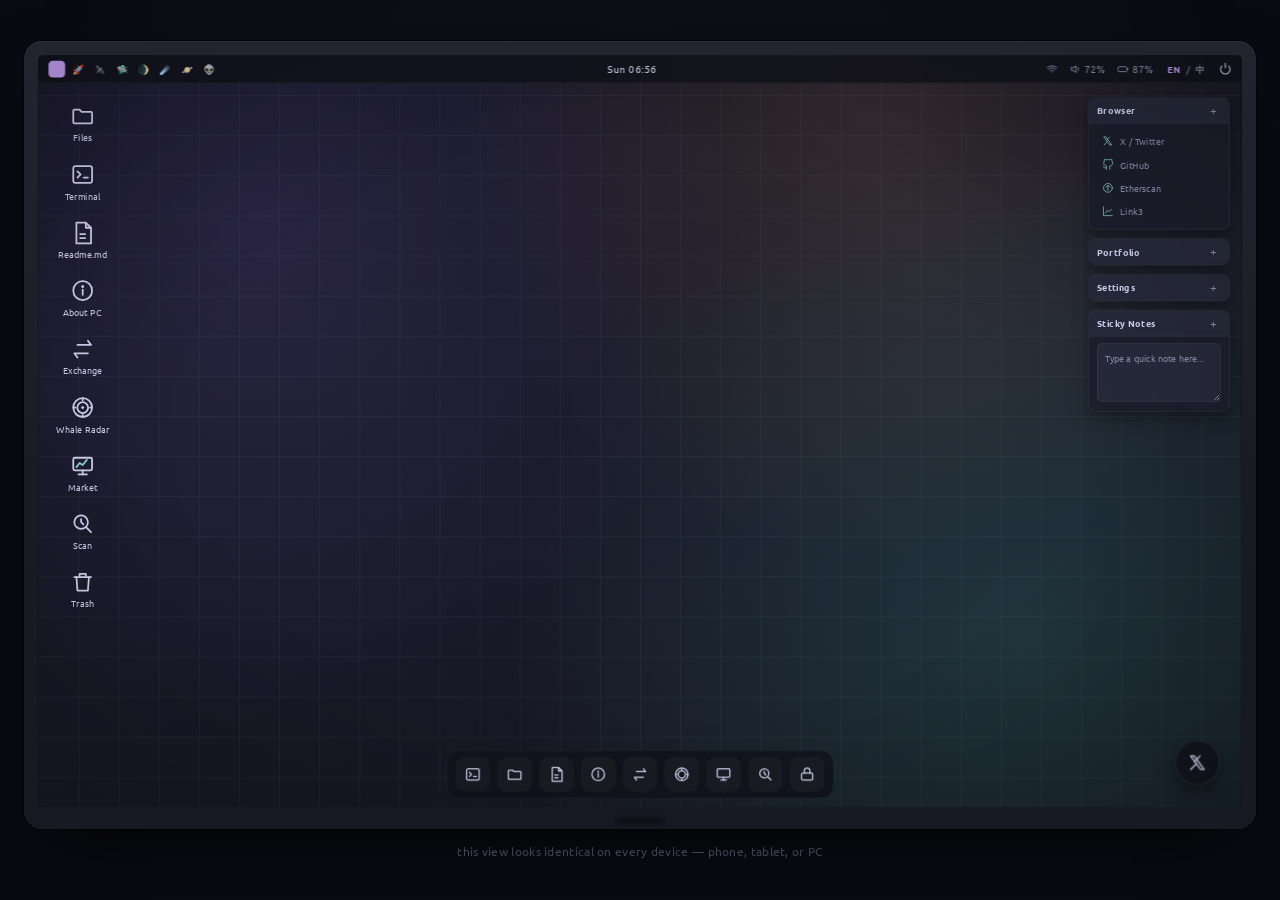
==== index.html @ 2ae43efb "Update index.html" ====
<!DOCTYPE html>
<html lang="en">
<head>
<meta charset="UTF-8">
<meta name="viewport" content="width=device-width, initial-scale=1, maximum-scale=1, user-scalable=no">
<title>0xbabyalien@BBalien</title>
<link rel="preconnect" href="https://fonts.googleapis.com">
<link href="https://fonts.googleapis.com/css2?family=Ubuntu:wght@400;500;700&display=swap" rel="stylesheet">
<link rel="stylesheet" href="css/style.css?v=2">
<link rel="icon" href="img/favicon.ico">
</head>
<body>

<div id="stage">
  <div id="monitor">
    <div id="screen-wrap">
      <div id="desktop">
        <div id="wallpaper"></div>

        <!-- TOPBAR -->
        <div id="topbar">
          <div id="workspaces">
            <div class="ws active" data-ws="🌏"></div>
            <div class="ws" data-ws="2">🚀</div>
            <div class="ws" data-ws="3">🛰</div>
            <div class="ws" data-ws="4">🛸</div>
            <div class="ws" data-ws="5">🌒</div>
            <div class="ws" data-ws="6">☄️</div>
            <div class="ws" data-ws="7">🪐</div>
            <div class="ws" data-ws="8">👽</div>
          </div>
          <div id="clock">--:--</div>
          <div id="tray">
            <span title="Wi-Fi" data-i18n-title="wifi"><svg viewBox="0 0 24 24" stroke-width="2" stroke-linecap="round"><path d="M2 8.5a16 16 0 0 1 20 0"/><path d="M5 12a11 11 0 0 1 14 0"/><path d="M8.5 15.5a6 6 0 0 1 7 0"/><circle cx="12" cy="19" r="1" fill="currentColor" stroke="none"/></svg></span>
            <span title="Volume" data-i18n-title="volume"><svg viewBox="0 0 24 24" stroke-width="2" stroke-linecap="round" stroke-linejoin="round"><path d="M4 9v6h4l5 4V5L8 9H4z"/><path d="M17 8a5 5 0 0 1 0 8"/></svg> 72%</span>
            <span title="Battery" data-i18n-title="battery"><svg viewBox="0 0 24 24" stroke-width="2" stroke-linejoin="round"><rect x="2" y="7" width="18" height="10" rx="2"/><path d="M22 10v4"/></svg> 87%</span>
            <div id="lang-toggle" title="Switch language">
              <button class="lang-btn active" data-lang="en">EN</button><span class="lang-sep">/</span><button class="lang-btn" data-lang="zh">中</button>
            </div>
            <span id="powerbtn" title="Power menu" data-i18n-title="powerMenu"><svg viewBox="0 0 24 24" stroke-width="2" stroke-linecap="round"><path d="M12 2v8"/><path d="M18.4 6.6a9 9 0 1 1-12.8 0"/></svg></span>
          </div>
          <div id="powermenu">
            <button id="btn-lock">🔒 <span data-i18n="lockScreenBtn">Lock Screen</span></button>
            <button id="btn-wall">🖼 <span data-i18n="changeWallpaperBtn">Change Wallpaper</span></button>
            <button id="btn-about-menu">ℹ <span data-i18n="aboutSystemBtn">About System</span></button>
          </div>
        </div>

        <!-- DESKTOP ICONS -->
        <div id="icons">
          <div class="icon" tabindex="0" data-open="files">
            <svg viewBox="0 0 24 24" stroke-width="1.7" stroke-linejoin="round"><path d="M3 7a1 1 0 0 1 1-1h5l2 2h9a1 1 0 0 1 1 1v9a1 1 0 0 1-1 1H4a1 1 0 0 1-1-1V7z"/></svg>
            <span data-i18n="filesLabel">Files</span>
          </div>
          <div class="icon" tabindex="0" data-open="terminal">
            <svg viewBox="0 0 24 24" stroke-width="1.7" stroke-linecap="round" stroke-linejoin="round"><rect x="3" y="4" width="18" height="16" rx="2"/><path d="M7 9l3 3-3 3"/><path d="M13 15h4"/></svg>
            <span data-i18n="terminalLabel">Terminal</span>
          </div>
          <div class="icon" tabindex="0" data-open="editor">
            <svg viewBox="0 0 24 24" stroke-width="1.7" stroke-linejoin="round"><path d="M6 2h9l5 5v15H6z"/><path d="M15 2v5h5"/><path d="M9 13h6M9 17h6"/></svg>
            <span>Readme.md</span>
          </div>
          <div class="icon" tabindex="0" data-open="about">
            <svg viewBox="0 0 24 24" stroke-width="1.7"><circle cx="12" cy="12" r="9"/><path d="M12 11v5" stroke-linecap="round"/><circle cx="12" cy="8" r="0.6" fill="currentColor"/></svg>
            <span data-i18n="aboutPcLabel">About PC</span>
          </div>
          <div class="icon" tabindex="0" data-open="exchange">
            <svg viewBox="0 0 24 24" stroke-width="1.7" stroke-linecap="round" stroke-linejoin="round"><path d="M7 8h13l-3-4"/><path d="M17 16H4l3 4"/></svg>
            <span data-i18n="exchangeLabel">Exchange</span>
          </div>
          <div class="icon" tabindex="0" data-open="whale">
            <svg viewBox="0 0 24 24" stroke-width="1.7" stroke-linecap="round" stroke-linejoin="round"><circle cx="12" cy="12" r="9"/><circle cx="12" cy="12" r="5.2"/><circle cx="12" cy="12" r="1.4" fill="currentColor" stroke="none"/><path d="M12 3v2M12 19v2M3 12h2M19 12h2"/></svg>
            <span data-i18n="whaleLabel">Whale Radar</span>
          </div>
          <div class="icon" tabindex="0" data-open="market">
            <svg viewBox="0 0 24 24" stroke-width="1.7" stroke-linecap="round" stroke-linejoin="round"><rect x="3" y="4" width="18" height="12" rx="1.5"/><path d="M8 20h8"/><path d="M12 16v4"/><path d="M6 13l3-4 3 2 4-5" stroke="var(--teal)"/></svg>
            <span data-i18n="marketLabel">Market</span>
          </div>
          <div class="icon" tabindex="0" data-open="scan">
            <svg viewBox="0 0 24 24" stroke-width="1.7" stroke-linecap="round" stroke-linejoin="round"><circle cx="10.5" cy="10.5" r="6.5"/><path d="M20 20l-4.8-4.8"/><path d="M10.5 7.5v3l2.2 2.2"/></svg>
            <span data-i18n="scanLabel">Scan</span>
          </div>
          <div class="icon" tabindex="0" data-action="trash">
            <svg viewBox="0 0 24 24" stroke-width="1.7" stroke-linecap="round" stroke-linejoin="round"><path d="M4 7h16"/><path d="M9 7V4h6v3"/><path d="M6 7l1 13h10l1-13"/></svg>
            <span data-i18n="trashLabel">Trash</span>
          </div>
        </div>

        <!-- RIGHT-SIDE WIDGETS -->
        <div id="widgets">

          <!-- BROWSER WIDGET -->
          <div class="widget" id="widget-browser">
            <div class="widget-head">
              <span class="widget-title" data-i18n="widgetBrowserTitle">Browser</span>
              <button class="widget-toggle" data-widget="browser">+</button>
            </div>
            <div class="widget-body" id="widget-browser-body">
              <a class="widget-link" href="https://x.com/0xbabyalien" target="_blank" rel="noopener">
                <svg viewBox="0 0 24 24" stroke-width="1.5" stroke-linecap="round" stroke-linejoin="round"><path d="M4 4l11.733 16h4.267l-11.733 -16z"/><path d="M4 20l6.768 -6.768m-2.46 -2.46l6.768 -6.768"/></svg>
                <span>X / Twitter</span>
              </a>
              <a class="widget-link" href="https://github.com/0xbabyalien" target="_blank" rel="noopener">
                <svg viewBox="0 0 24 24" stroke-width="1.5" stroke-linecap="round" stroke-linejoin="round"><path d="M9 19c-5 1.5-5-2.5-7-3m14 6v-3.87a3.37 3.37 0 0 0-.94-2.61c3.14-.35 6.44-1.54 6.44-7A5.44 5.44 0 0 0 20 4.77 5.07 5.07 0 0 0 19.91 1S18.73.65 16 2.48a13.38 13.38 0 0 0-7 0C6.27.65 5.09 1 5.09 1A5.07 5.07 0 0 0 5 4.77a5.44 5.44 0 0 0-1.5 3.78c0 5.42 3.3 6.61 6.44 7A3.37 3.37 0 0 0 9 18.13V22"/></svg>
                <span>GitHub</span>
              </a>
              <a class="widget-link" href="https://etherscan.io" target="_blank" rel="noopener">
                <svg viewBox="0 0 24 24" stroke-width="1.5" stroke-linecap="round" stroke-linejoin="round"><circle cx="12" cy="12" r="9"/><path d="M12 7v10"/><path d="M8 10l4-3 4 3"/></svg>
                <span>Etherscan</span>
              </a>
              <a class="widget-link" href="https://link3.to/0xbabyalien" target="_blank" rel="noopener">
                <svg viewBox="0 0 24 24" stroke-width="1.5" stroke-linecap="round" stroke-linejoin="round"><path d="M3 3v18h18"/><path d="M7 16l4-6 4 3 4-5"/></svg>
                <span>Link3</span>
              </a>
            </div>
          </div>

          <!-- PORTFOLIO WIDGET -->
          <div class="widget collapsed" id="widget-portfolio">
            <div class="widget-head">
              <span class="widget-title" data-i18n="widgetPortfolioTitle">Portfolio</span>
              <button class="widget-toggle" data-widget="portfolio">+</button>
            </div>
            <div class="widget-body" id="widget-portfolio-body">
              <div class="widget-row">
                <img data-coin="btc" data-theme="color" alt="BTC" class="crypto-icon">
                <span class="widget-coin">BTC</span>
                <span class="widget-alloc">0%</span>
                <div class="widget-bar"><div class="widget-fill" style="width:45%"></div></div>
              </div>
              <div class="widget-row">
                <img data-coin="eth" data-theme="color" alt="ETH" class="crypto-icon">
                <span class="widget-coin">ETH</span>
                <span class="widget-alloc">0%</span>
                <div class="widget-bar"><div class="widget-fill" style="width:30%"></div></div>
              </div>
              <div class="widget-row">
                <img data-coin="sol" data-theme="color" alt="SOL" class="crypto-icon">
                <span class="widget-coin">SOL</span>
                <span class="widget-alloc">0%</span>
                <div class="widget-bar"><div class="widget-fill" style="width:15%"></div></div>
              </div>
              <div class="widget-row">
                <img data-coin="usdc" data-theme="color" alt="USDC" class="crypto-icon">
                <span class="widget-coin">USDC</span>
                <span class="widget-alloc">0%</span>
                <div class="widget-bar"><div class="widget-fill" style="width:10%"></div></div>
              </div>
              <div class="widget-row">
                <img data-coin="usdt" data-theme="color" alt="USDT" class="crypto-icon">
                <span class="widget-coin">USDT</span>
                <span class="widget-alloc">0%</span>
                <div class="widget-bar"><div class="widget-fill" style="width:10%"></div></div>
              </div>
              <div class="widget-total">
                <span data-i18n="widgetTotalValue">Total Value</span>
                <span class="widget-value">$0</span>
              </div>
            </div>
          </div>

          <!-- SETTINGS WIDGET -->
          <div class="widget collapsed" id="widget-settings">
            <div class="widget-head">
              <span class="widget-title" data-i18n="widgetSettingsTitle">Settings</span>
              <button class="widget-toggle" data-widget="settings">+</button>
            </div>
            <div class="widget-body" id="widget-settings-body">
              <label class="widget-switch">
                <input type="checkbox" id="toggle-grid" checked>
                <span class="widget-slider"></span>
                <span class="widget-label" data-i18n="widgetLabelGrid">Desktop Grid</span>
              </label>
              <label class="widget-switch">
                <input type="checkbox" id="toggle-vignette" checked>
                <span class="widget-slider"></span>
                <span class="widget-label" data-i18n="widgetLabelVignette">Vignette</span>
              </label>
              <label class="widget-switch">
                <input type="checkbox" id="toggle-animations" checked>
                <span class="widget-slider"></span>
                <span class="widget-label" data-i18n="widgetLabelAnimations">Animations</span>
              </label>
              <label class="widget-switch">
                <input type="checkbox" id="toggle-glass" checked>
                <span class="widget-slider"></span>
                <span class="widget-label" data-i18n="widgetLabelGlass">Glassmorphism</span>
              </label>
            </div>
          </div>

          <!-- STICKY NOTES WIDGET -->
          <div class="widget" id="widget-notes">
            <div class="widget-head">
              <span class="widget-title" data-i18n="widgetNotesTitle">Sticky Notes</span>
              <button class="widget-toggle" data-widget="notes">+</button>
            </div>
            <div class="widget-body" id="widget-notes-body">
              <textarea id="sticky-note" placeholder="Type a quick note here..."></textarea>
            </div>
          </div>

        </div>

        <!-- WINDOWS LAYER -->
        <div id="windows-layer">

          <!-- TERMINAL -->
          <div class="window" id="win-terminal" style="left:180px;top:90px;width:560px;height:360px;display:none;">
            <div class="titlebar" data-win="terminal">
              <button class="tbtn close" data-act="close"></button>
              <button class="tbtn min" data-act="min"></button>
              <button class="tbtn max" data-act="max"></button>
              <div class="wtitle">0xbabyalien@BBalien: ~</div>
            </div>
            <div class="wbody">
              <div class="term-body">
                <div class="term-out" id="term-out"></div>
                <div class="term-in">
                  <span>0xbabyalien@BBalien ~ %</span>
                  <input id="term-input" autocomplete="off" spellcheck="false">
                </div>
              </div>
            </div>
          </div>

          <!-- FILES -->
          <div class="window" id="win-files" style="left:640px;top:70px;width:420px;height:300px;display:none;">
            <div class="titlebar" data-win="files">
              <button class="tbtn close" data-act="close"></button>
              <button class="tbtn min" data-act="min"></button>
              <button class="tbtn max" data-act="max"></button>
              <div class="wtitle"><span data-i18n="filesLabel">Files</span> — /home/0xbabyalien</div>
            </div>
            <div class="wbody">
              <div class="files-body">
                <div class="fitem" data-open="editor">
                  <svg viewBox="0 0 24 24" stroke-width="1.7" stroke-linejoin="round"><path d="M3 7a1 1 0 0 1 1-1h5l2 2h9a1 1 0 0 1 1 1v9a1 1 0 0 1-1 1H4a1 1 0 0 1-1-1V7z"/></svg>
                  <span data-i18n="projectsLabel">Projects</span>
                </div>
                <div class="fitem" data-open="editor">
                  <svg viewBox="0 0 24 24" stroke-width="1.7" stroke-linejoin="round"><path d="M6 2h9l5 5v15H6z"/><path d="M15 2v5h5"/><path d="M9 13h6M9 17h6"/></svg>
                  <span>Readme.md</span>
                </div>
                <div class="fitem" data-toast-key="toastEmptyForNow">
                  <svg viewBox="0 0 24 24" stroke-width="1.7" stroke-linejoin="round"><path d="M6 2h9l5 5v15H6z"/><path d="M15 2v5h5"/></svg>
                  <span>Contact.txt</span>
                </div>
                <div class="fitem" data-open="files">
                  <svg viewBox="0 0 24 24" stroke-width="1.7" stroke-linejoin="round"><path d="M3 7a1 1 0 0 1 1-1h5l2 2h9a1 1 0 0 1 1 1v9a1 1 0 0 1-1 1H4a1 1 0 0 1-1-1V7z"/></svg>
                  <span data-i18n="wallpapersLabel">Wallpapers</span>
                </div>
              </div>
            </div>
          </div>

          <!-- EDITOR -->
          <div class="window" id="win-editor" style="left:260px;top:150px;width:480px;height:380px;display:none;">
            <div class="titlebar" data-win="editor">
              <button class="tbtn close" data-act="close"></button>
              <button class="tbtn min" data-act="min"></button>
              <button class="tbtn max" data-act="max"></button>
              <div class="wtitle" data-i18n="editorTitle">Readme.md — Editor</div>
            </div>
            <div class="wbody">
              <div class="editor-toolbar" data-i18n="editorToolbar">The text below can be edited directly (changes are not saved after refresh)</div>
              <div class="editor-body" id="editor-body" contenteditable="true"># 0xbabyalien

Hey! This is a personal page themed like a Linux desktop.
Try clicking the icons on the screen, opening the Terminal,
or right-clicking the desktop to change the wallpaper.

## About
- Into on-chain research & smart contract exploration
- Ricing Linux setups (Hyprland, Catppuccin)
- Building small web3 projects & tooling

## Contact
- X / Twitter: <a href="https://x.com/0xbabyalien">@0xbabyalien</a>
- GitHub: <a href="https://github.com/0xbabyalien">github.com/0xbabyalien</a>

Edit this text however you like to turn it into your
own profile page.</div>
            </div>
          </div>

          <!-- ABOUT -->
          <div class="window" id="win-about" style="left:420px;top:110px;width:380px;height:320px;display:none;">
            <div class="titlebar" data-win="about">
              <button class="tbtn close" data-act="close"></button>
              <button class="tbtn min" data-act="min"></button>
              <button class="tbtn max" data-act="max"></button>
              <div class="wtitle" data-i18n="aboutTitle">About This PC</div>
            </div>
            <div class="wbody">
              <div class="about-body">
                <div class="about-head">
                  <div class="avatar">0x</div>
                  <div>
                    <div style="font-weight:600;">0xbabyalien</div>
                    <div style="color:var(--subtext);font-size:12px;">GNU/LINUX unix 1.0 &middot; BBalien-based</div>
                  </div>
                </div>
                <table>
                  <tr><td data-i18n="aboutHost">Host</td><td>BBalien-desktop</td></tr>
                  <tr><td data-i18n="aboutKernel">Kernel</td><td>6.9.4-BBalien</td></tr>
                  <tr><td data-i18n="aboutShell">Shell</td><td>kali 7.9</td></tr>
                  <tr><td data-i18n="aboutWM">WM</td><td>Hyprland</td></tr>
                  <tr><td data-i18n="aboutTerminal">Terminal</td><td>ubuntu 14.04 LTS</td></tr>
                  <tr><td data-i18n="aboutTheme">Theme</td><td>Catppuccin Mocha (Gnome)</td></tr>
                  <tr><td data-i18n="aboutModel">Model</td><td>debian, kali, ubuntu</td></tr>
                  <tr><td data-i18n="aboutResolution">Resolution</td><td>1440 × 900 (virtual)</td></tr>
                  <tr><td data-i18n="aboutUptime">Uptime</td><td id="uptime-val">0 sec</td></tr>
                </table>
              </div>
            </div>
          </div>

          <!-- EXCHANGE -->
          <div class="window" id="win-exchange" style="left:170px;top:40px;width:760px;height:560px;display:none;">
            <div class="titlebar" data-win="exchange">
              <button class="tbtn close" data-act="close"></button>
              <button class="tbtn min" data-act="min"></button>
              <button class="tbtn max" data-act="max"></button>
              <div class="wtitle" data-i18n="exchangeLabel">Exchange</div>
            </div>
            <div class="wbody">
              <div class="exchange-body" id="exchange-body"></div>
            </div>
          </div>

          <!-- MARKET -->
          <div class="window" id="win-market" style="left:170px;top:50px;width:680px;height:540px;display:none;">
            <div class="titlebar" data-win="market">
              <button class="tbtn close" data-act="close"></button>
              <button class="tbtn min" data-act="min"></button>
              <button class="tbtn max" data-act="max"></button>
              <div class="wtitle" data-i18n="marketLabel">Market</div>
            </div>
            <div class="wbody">
              <div class="market-body">
                <div class="market-chart-wrap">
                  <div class="market-chart-head">
                    <span id="market-symbol">BTC/USDT</span>
                    <div class="market-tf">
                      <button data-tf="15m">15m</button>
                      <button data-tf="1h" class="active">1h</button>
                      <button data-tf="4h">4h</button>
                      <button data-tf="1d">1d</button>
                    </div>
                  </div>
                  <div id="market-chart"></div>
                </div>
                <div class="market-list-wrap">
                  <div class="market-cols">
                    <span data-i18n="marketColCoin">Coin</span><span data-i18n="marketColPrice">Price</span><span data-i18n="marketColChange">24h %</span><span data-i18n="marketColVol">24h Vol</span>
                  </div>
                  <div id="market-list" class="market-list">
                    <div class="market-loading" data-i18n="marketLoading">Loading market data…</div>
                  </div>
                </div>
              </div>
            </div>
          </div>

          <!-- WHALE RADAR -->
          <div class="window" id="win-whale" style="left:200px;top:70px;width:640px;height:460px;display:none;">
            <div class="titlebar" data-win="whale">
              <button class="tbtn close" data-act="close"></button>
              <button class="tbtn min" data-act="min"></button>
              <button class="tbtn max" data-act="max"></button>
              <div class="wtitle" data-i18n="whaleLabel">Whale Radar</div>
            </div>
            <div class="wbody">
              <div class="whale-body">
                <div class="whale-head">
                  <span class="whale-dot" id="whale-dot"></span>
                  <span id="whale-status" data-i18n="whaleScanning">Scanning Ethereum mainnet for large USDC / USDT transfers…</span>
                  <button id="whale-refresh" title="Refresh now" data-i18n-title="whaleRefresh">↻</button>
                </div>
                <div class="whale-cols">
                  <span data-i18n="whaleColToken">Token</span><span data-i18n="whaleColValue">Value</span><span data-i18n="whaleColFromTo">From → To</span><span data-i18n="whaleColAge">Age</span>
                </div>
                <div id="whale-list" class="whale-list"></div>
              </div>
            </div>
          </div>

          <!-- SCAN -->
          <div class="window" id="win-scan" style="left:220px;top:80px;width:620px;height:460px;display:none;">
            <div class="titlebar" data-win="scan">
              <button class="tbtn close" data-act="close"></button>
              <button class="tbtn min" data-act="min"></button>
              <button class="tbtn max" data-act="max"></button>
              <div class="wtitle" data-i18n="scanLabel">Scan</div>
            </div>
            <div class="wbody">
              <div class="scan-body">
                <div class="scan-head">
                  <input id="scan-address-input" class="scan-addr-input" type="text" autocomplete="off" spellcheck="false" data-i18n-placeholder="scanPlaceholder" placeholder="Enter wallet address (0x...)">
                  <button id="scan-search-btn" class="scan-search-btn" data-i18n-title="scanSearchBtn" title="Search">
                    <svg viewBox="0 0 24 24" stroke-width="2" stroke-linecap="round" stroke-linejoin="round"><circle cx="10.5" cy="10.5" r="6.5"/><path d="M20 20l-4.8-4.8"/></svg>
                  </button>
                </div>
                <div class="scan-cols">
                  <span data-i18n="scanColHash">Tx Hash</span><span data-i18n="scanColChain">Chain</span><span data-i18n="scanColType">Type</span><span data-i18n="scanColTime">Time</span>
                </div>
                <div id="scan-list" class="scan-list">
                  <div class="scan-empty" id="scan-hint" data-i18n="scanHint">Enter a wallet address above and press search to load its latest transactions from Blockscout.</div>
                </div>
              </div>
            </div>
          </div>

          <!-- TWITTER MIRROR -->
          <div class="window" id="win-twitter" style="left:260px;top:60px;width:420px;height:560px;display:none;">
            <div class="titlebar" data-win="twitter">
              <button class="tbtn close" data-act="close"></button>
              <button class="tbtn min" data-act="min"></button>
              <button class="tbtn max" data-act="max"></button>
              <div class="wtitle" data-i18n="twitterMirrorLabel">X Mirror</div>
            </div>
            <div class="wbody">
              <div class="twitter-body">
                <div class="twitter-embed-wrap" id="twitter-embed">
                  <div class="twitter-embed-loading" data-i18n="twitterEmbedLoading">Loading X timeline…</div>
                </div>
              </div>
            </div>
          </div>

        </div>

        <!-- FLOATING TWITTER BUBBLE -->
        <div id="twitter-bubble" tabindex="0" title="X / Twitter" data-i18n-title="twitterMirrorLabel">
          <svg viewBox="0 0 24 24" stroke-width="1.7" stroke-linecap="round" stroke-linejoin="round"><path d="M4 4l11.733 16h4.267l-11.733 -16z"/><path d="M4 20l6.768 -6.768m-2.46 -2.46l6.768 -6.768"/></svg>
        </div>

        <!-- DOCK -->
        <div id="dock">
          <div class="dock-item" data-open="terminal" title="Terminal" data-i18n-title="terminalLabel">
            <svg viewBox="0 0 24 24" stroke-width="1.8" stroke-linecap="round" stroke-linejoin="round"><rect x="3" y="4" width="18" height="16" rx="2"/><path d="M7 9l3 3-3 3"/><path d="M13 15h4"/></svg>
          </div>
          <div class="dock-item" data-open="files" title="Files" data-i18n-title="filesLabel">
            <svg viewBox="0 0 24 24" stroke-width="1.8" stroke-linejoin="round"><path d="M3 7a1 1 0 0 1 1-1h5l2 2h9a1 1 0 0 1 1 1v9a1 1 0 0 1-1 1H4a1 1 0 0 1-1-1V7z"/></svg>
          </div>
          <div class="dock-item" data-open="editor" title="Editor" data-i18n-title="editorLabel">
            <svg viewBox="0 0 24 24" stroke-width="1.8" stroke-linejoin="round"><path d="M6 2h9l5 5v15H6z"/><path d="M15 2v5h5"/><path d="M9 13h6M9 17h6"/></svg>
          </div>
          <div class="dock-item" data-open="about" title="About" data-i18n-title="aboutLabel">
            <svg viewBox="0 0 24 24" stroke-width="1.8"><circle cx="12" cy="12" r="9"/><path d="M12 11v5" stroke-linecap="round"/><circle cx="12" cy="8" r="0.6" fill="currentColor"/></svg>
          </div>
          <div class="dock-item" data-open="exchange" title="Exchange" data-i18n-title="exchangeLabel">
            <svg viewBox="0 0 24 24" stroke-width="1.8" stroke-linecap="round" stroke-linejoin="round"><path d="M7 8h13l-3-4"/><path d="M17 16H4l3 4"/></svg>
          </div>
          <div class="dock-item" data-open="whale" title="Whale Radar" data-i18n-title="whaleLabel">
            <svg viewBox="0 0 24 24" stroke-width="1.8" stroke-linecap="round" stroke-linejoin="round"><circle cx="12" cy="12" r="9"/><circle cx="12" cy="12" r="5.2"/><circle cx="12" cy="12" r="1.4" fill="currentColor" stroke="none"/><path d="M12 3v2M12 19v2M3 12h2M19 12h2"/></svg>
          </div>
          <div class="dock-item" data-open="market" title="Market" data-i18n-title="marketLabel">
            <svg viewBox="0 0 24 24" stroke-width="1.8" stroke-linecap="round" stroke-linejoin="round"><rect x="3" y="4" width="18" height="12" rx="1.5"/><path d="M8 20h8"/><path d="M12 16v4"/></svg>
          </div>
          <div class="dock-item" data-open="scan" title="Scan" data-i18n-title="scanLabel">
            <svg viewBox="0 0 24 24" stroke-width="1.8" stroke-linecap="round" stroke-linejoin="round"><circle cx="10.5" cy="10.5" r="6.5"/><path d="M20 20l-4.8-4.8"/><path d="M10.5 7.5v3l2.2 2.2"/></svg>
          </div>
          <div class="dock-item" id="dock-lock" title="Lock screen" data-i18n-title="lockScreenLabel">
            <svg viewBox="0 0 24 24" stroke-width="1.8" stroke-linecap="round" stroke-linejoin="round"><rect x="4" y="10" width="16" height="10" rx="2"/><path d="M8 10V7a4 4 0 0 1 8 0v3"/></svg>
          </div>
        </div>

        <!-- CONTEXT MENU -->
        <div id="ctxmenu">
          <button id="ctx-wall">🖼 <span data-i18n="changeWallpaperBtn">Change Wallpaper</span></button>
          <button id="ctx-icons">🗂 <span data-i18n="arrangeIconsBtn">Arrange Icons</span></button>
          <hr>
          <button id="ctx-about">ℹ️<span data-i18n="aboutSystemBtn">About System</span></button>
          <hr>
          <div class="ctx-lang">
            🇺🇸🇨🇳 <button class="lang-btn ctx-lang-btn active" data-lang="en">EN</button><span class="lang-sep">/</span><button class="lang-btn ctx-lang-btn" data-lang="zh">中</button>
          </div>
        </div>

        <!-- TOAST -->
        <div id="toast"></div>

        <!-- LOCK SCREEN -->
        <div id="lockscreen">
          <div id="lock-time">--:--</div>
          <div id="lock-date">-</div>
          <div id="lock-hint" data-i18n="lockHint">click / tap anywhere to unlock</div>
        </div>

        <div id="vignette"></div>
      </div>
    </div>
  </div>
  <div id="hint" data-i18n="hintText">this view looks identical on every device — phone, tablet, or PC</div>
</div>

<script src="https://unpkg.com/lightweight-charts@4.1.3/dist/lightweight-charts.standalone.production.js"></script>
<script src="js/script.js?v=2"></script>
<script type="module" src="js/main.js"></script>
</body>
                  </html>
---- css/style.css ----
:root{
    --base:#11121a;
    --mantle:#0a0b12;
    --surface0:#1c1e2c;
    --surface1:#262939;
    --surface2:#333648;
    --text:#cdd3f0;
    --subtext:#868ba8;
    --mauve:#c6a0f6;
    --teal:#8bd5ca;
    --green:#a6e3a1;
    --red:#f38ba8;
    --yellow:#eed49f;
    --peach:#f5a97f;
    --radius:10px;
  }
  *{box-sizing:border-box;}
  html,body{
    margin:0;padding:0;height:100%;
    background:var(--mantle);
    font-family:'Ubuntu',ui-sans-serif,Arial,sans-serif;
    overflow:hidden;
    -webkit-tap-highlight-color:transparent;
  }
  #stage{
    height:100%;width:100%;
    display:flex;flex-direction:column;align-items:center;justify-content:center;
    background:radial-gradient(circle at 50% 20%, #16182444 0%, var(--mantle) 70%);
    gap:14px;
    user-select:none;
  }
  #monitor{
    padding:14px 14px 22px 14px;
    background:linear-gradient(180deg,#23242f,#181923 70%);
    border-radius:18px;
    box-shadow:0 0 0 1px #000a, 0 30px 70px -20px #000c, inset 0 1px 0 #ffffff0d;
    position:relative;
  }
  #monitor::after{
    content:"";position:absolute;left:50%;bottom:6px;transform:translateX(-50%);
    width:46px;height:4px;border-radius:3px;background:#0f0f16;
    box-shadow:0 0 6px 1px #00000088;
  }
  #screen-wrap{
    position:relative;overflow:hidden;border-radius:6px;
    box-shadow:inset 0 0 0 1px #000, inset 0 0 40px #000a;
    background:var(--base);
  }
  #desktop{
    position:absolute;top:50%;left:50%;
    width:1440px;height:900px;
    transform-origin:center center;
    transform:translate(-50%,-50%);
  }
  #vignette{
    position:absolute;inset:0;pointer-events:none;z-index:9999;
    background:radial-gradient(ellipse at center, transparent 55%, #00000030 100%);
  }
  #wallpaper{
    position:absolute;inset:0;
    background:
      radial-gradient(circle at 18% 22%, #7c5fc733 0%, transparent 42%),
      radial-gradient(circle at 82% 78%, #4fb8ac2e 0%, transparent 45%),
      radial-gradient(circle at 70% 10%, #f5a97f22 0%, transparent 40%),
      linear-gradient(160deg,#12131d 0%, #191a28 55%, #14151f 100%);
    background-size:cover;
    transition:background 0.6s ease;
  }
  #wallpaper::before{
    content:"";position:absolute;inset:0;opacity:.06;
    background-image:
      linear-gradient(#8bd5ca 1px, transparent 1px),
      linear-gradient(90deg,#8bd5ca 1px, transparent 1px);
    background-size:48px 48px;
    transition:opacity .3s ease;
  }
  #wallpaper.no-grid::before{opacity:0;}

  /* ---------- TOPBAR ---------- */
  #topbar{
    position:absolute;top:0;left:0;right:0;height:34px;
    background:#12131cd9;backdrop-filter:blur(6px);
    display:flex;align-items:center;justify-content:space-between;
    padding:0 12px;font-size:12.5px;color:var(--text);
    border-bottom:1px solid #ffffff0f;z-index:50;
  }
  #workspaces{display:flex;gap:6px;}
  .ws{
    width:20px;height:20px;border-radius:5px;display:flex;align-items:center;justify-content:center;
    color:var(--subtext);cursor:pointer;font-size:11px;
  }
  .ws:hover{background:#ffffff10;color:var(--text);}
  .ws.active{background:var(--mauve);color:#181925;font-weight:700;}
  #clock{color:var(--text);letter-spacing:.5px;cursor:default;}
  #tray{display:flex;align-items:center;gap:14px;color:var(--subtext);}
  #tray span{display:flex;align-items:center;gap:4px;}
  #tray svg{width:14px;height:14px;stroke:var(--subtext);fill:none;}
  #lang-toggle{display:flex;align-items:center;gap:4px;}
  .lang-btn{
    background:none;border:none;color:var(--subtext);font-family:inherit;font-size:11px;
    font-weight:600;letter-spacing:.2px;cursor:pointer;padding:2px 3px;border-radius:4px;
    transition:color .12s ease, background .12s ease;
  }
  .lang-btn:hover{background:#ffffff10;color:var(--text);}
  .lang-btn.active{color:var(--mauve);}
  .lang-sep{color:var(--subtext);font-size:11px;}
  #powerbtn{cursor:pointer;color:var(--text);display:flex;align-items:center;}
  #powerbtn svg{width:15px;height:15px;stroke:var(--text);fill:none;}
  #powermenu{
    position:absolute;top:34px;right:10px;background:var(--surface0);
    border:1px solid #ffffff14;border-radius:8px;padding:6px;display:none;
    flex-direction:column;min-width:170px;box-shadow:0 10px 25px #0008;z-index:60;
  }
  #powermenu.show{display:flex;}
  #powermenu button{
    background:none;border:none;color:var(--text);font-family:inherit;font-size:12.5px;
    text-align:left;padding:8px 10px;border-radius:6px;cursor:pointer;
  }
  #powermenu button:hover{background:#ffffff12;}

  /* ---------- DESKTOP ICONS ---------- */
  #icons{position:absolute;top:50px;left:14px;display:flex;flex-direction:column;gap:6px;z-index:5;}
  .icon{
    width:78px;padding:8px 4px;border-radius:8px;text-align:center;cursor:pointer;
    color:var(--text);
  }
  .icon:hover,.icon:focus-visible{background:#ffffff12;outline:none;}
  .icon svg{width:30px;height:30px;margin:0 auto;display:block;stroke:var(--text);fill:none;}
  .icon span{display:block;margin-top:4px;font-size:11px;line-height:1.25;word-break:break-word;}

  /* ---------- DOCK ---------- */
  #dock{
    position:absolute;bottom:10px;left:50%;transform:translateX(-50%);
    display:flex;gap:8px;padding:7px 10px;border-radius:16px;
    background:#12131cd9;backdrop-filter:blur(6px);
    border:1px solid #ffffff12;z-index:50;
  }
  .dock-item{
    width:42px;height:42px;border-radius:11px;display:flex;align-items:center;justify-content:center;
    background:#ffffff08;cursor:pointer;transition:transform .12s ease, background .12s ease;
    position:relative;
  }
  .dock-item:hover{background:#ffffff16;transform:translateY(-4px);}
  .dock-item svg{width:20px;height:20px;stroke:var(--text);fill:none;}
  .dock-item::after{
    content:"";position:absolute;bottom:-6px;left:50%;transform:translateX(-50%);
    width:4px;height:4px;border-radius:50%;background:var(--teal);opacity:0;
  }
  .dock-item.running::after{opacity:1;}

  /* ---------- WINDOWS ---------- */
  .window{
    position:absolute;
    background:var(--surface0);
    border-radius:9px;
    border:1px solid #ffffff14;
    box-shadow:0 25px 50px -12px #000000a0;
    display:flex;flex-direction:column;overflow:hidden;
    min-width:260px;min-height:160px;
    opacity:0;
    transform:scale(.94) translateY(10px);
    transform-origin:center center;
    transition:opacity .2s cubic-bezier(.4,0,.2,1), transform .2s cubic-bezier(.4,0,.2,1);
  }
  .window.win-open{
    opacity:1;
    transform:scale(1) translateY(0);
  }
  .window.win-closing{
    opacity:0;
    transform:scale(.96) translateY(6px);
  }
  .titlebar{
    height:32px;flex:0 0 auto;display:flex;align-items:center;gap:8px;
    padding:0 8px;background:var(--surface1);cursor:grab;
    border-bottom:1px solid #ffffff0f;
  }
  .titlebar:active{cursor:grabbing;}
  .tbtn{width:12px;height:12px;border-radius:50%;border:none;cursor:pointer;padding:0;}
  .tbtn.close{background:var(--red);}
  .tbtn.min{background:var(--yellow);}
  .tbtn.max{background:var(--green);}
  .wtitle{font-size:12px;color:var(--subtext);margin-left:2px;flex:1;text-align:center;padding-right:44px;}
  .wbody{flex:1;overflow:auto;color:var(--text);font-size:13px;}
  .wbody::-webkit-scrollbar{width:9px;}
  .wbody::-webkit-scrollbar-thumb{background:var(--surface2);border-radius:6px;}

  /* Terminal */
  .term-body{padding:10px 12px;background:#0f1019;height:100%;display:flex;flex-direction:column;font-size:13px;line-height:1.5;font-family:'Ubuntu Mono','Cascadia Code','JetBrains Mono',ui-monospace,Menlo,Consolas,monospace;}
  .term-out{flex:1;overflow-y:auto;white-space:pre-wrap;color:var(--text);}
  .term-out .prompt{color:var(--green);}
  .term-out .path{color:var(--teal);}
  .term-out .err{color:var(--red);}
  .term-out .dim{color:var(--subtext);}
  .term-in{display:flex;align-items:center;gap:6px;margin-top:4px;}
  .term-in span{color:var(--green);white-space:nowrap;}
  .term-in input{
    flex:1;background:none;border:none;outline:none;color:var(--text);
    font-family:inherit;font-size:13px;
  }

  /* Files */
  .files-body{padding:14px;display:grid;grid-template-columns:repeat(auto-fill,72px);gap:14px;}
  .fitem{width:72px;text-align:center;cursor:pointer;padding:6px 2px;border-radius:7px;}
  .fitem:hover{background:#ffffff10;}
  .fitem svg{width:28px;height:28px;stroke:var(--text);fill:none;}
  .fitem span{display:block;font-size:10.5px;margin-top:4px;color:var(--text);word-break:break-word;}

  /* Editor */
  .editor-body{padding:16px 20px;white-space:pre-wrap;line-height:1.6;font-size:13px;outline:none;}
  .editor-toolbar{background:var(--surface1);font-size:11px;color:var(--subtext);padding:5px 12px;border-bottom:1px solid #ffffff0f;}

  /* About */
  .about-body{padding:20px;}
  .about-head{display:flex;align-items:center;gap:14px;margin-bottom:16px;}
  .avatar{
    width:52px;height:52px;border-radius:12px;
    background:linear-gradient(135deg,var(--mauve),var(--teal));
    display:flex;align-items:center;justify-content:center;font-weight:700;color:#14151f;font-size:15px;
  }
  .about-body table{border-collapse:collapse;width:100%;font-size:12.5px;}
  .about-body td{padding:5px 0;border-bottom:1px solid #ffffff0c;}
  .about-body td:first-child{color:var(--subtext);width:110px;}

  /* Exchange.app — namespaced so it never clashes with other windows */
  .exchange-body{padding:16px 18px 22px;}
  .exchange-body h2{
    margin:0 0 14px;font-size:13px;letter-spacing:.4px;color:var(--subtext);
    text-transform:uppercase;font-weight:600;
  }
  .exchange-grid{
    display:grid;grid-template-columns:repeat(auto-fill,minmax(160px,1fr));gap:12px;
  }
  .exchange-card{
    position:relative;display:flex;flex-direction:column;gap:8px;padding:12px;border-radius:10px;
    background:var(--surface1);border:1px solid #ffffff0f;color:var(--text);
    transition:background .12s ease, border-color .12s ease, transform .12s ease;
  }
  .exchange-card:hover{background:var(--surface2);border-color:#ffffff20;transform:translateY(-2px);}
  .exchange-card-head{display:flex;align-items:center;gap:8px;padding-right:26px;}
  .exchange-icon{
    width:28px;height:28px;object-fit:contain;border-radius:50%;
    background:var(--surface2);flex:0 0 auto;
  }
  .exchange-card h3{margin:0;font-size:13px;font-weight:600;color:var(--text);}
  .exchange-card p{margin:0;line-height:1.4;font-size:11.5px;color:var(--subtext);}
  .exchange-open{
    position:absolute;top:10px;right:10px;width:22px;height:22px;border-radius:6px;
    background:#ffffff0c;border:1px solid #ffffff14;color:var(--subtext);
    display:flex;align-items:center;justify-content:center;cursor:pointer;
    padding:0;transition:background .12s ease, color .12s ease, border-color .12s ease;
  }
  .exchange-open svg{width:12px;height:12px;stroke:currentColor;fill:none;}
  .exchange-open:hover{background:var(--mauve);color:#181925;border-color:transparent;}

  /* Context menu */
  #ctxmenu{
    position:absolute;background:var(--surface0);border:1px solid #ffffff16;
    border-radius:8px;padding:6px;min-width:190px;box-shadow:0 15px 30px #0009;
    display:none;flex-direction:column;z-index:200;
  }
  #ctxmenu.show{display:flex;}
  #ctxmenu button{
    background:none;border:none;color:var(--text);font-family:inherit;font-size:12.5px;
    text-align:left;padding:8px 10px;border-radius:6px;cursor:pointer;
  }
  #ctxmenu button:hover{background:#ffffff12;}
  #ctxmenu hr{border:none;border-top:1px solid #ffffff14;margin:4px 2px;}
  .ctx-lang{display:flex;align-items:center;gap:6px;padding:6px 10px;font-size:12.5px;color:var(--text);}
  .ctx-lang-btn{font-size:12px;}

  /* Toast */
  #toast{
    position:absolute;bottom:70px;left:50%;transform:translateX(-50%) translateY(10px);
    background:var(--surface1);color:var(--text);font-size:12px;padding:9px 16px;
    border-radius:8px;border:1px solid #ffffff16;opacity:0;pointer-events:none;
    transition:opacity .25s ease, transform .25s ease;z-index:300;
  }
  #toast.show{opacity:1;transform:translateX(-50%) translateY(0);}

  /* Lock screen */
  #lockscreen{
    position:absolute;inset:0;z-index:500;
    background:linear-gradient(160deg,#14151f 0%,#1a1c2b 100%);
    display:none;flex-direction:column;align-items:center;justify-content:center;
    color:var(--text);cursor:pointer;
  }
  #lockscreen.show{display:flex;}
  #lock-time{font-size:64px;font-weight:700;letter-spacing:1px;}
  #lock-date{font-size:15px;color:var(--subtext);margin-top:6px;}
  #lock-hint{position:absolute;bottom:56px;font-size:12px;color:var(--subtext);}

  #hint{color:#565b74;font-size:11.5px;letter-spacing:.3px;text-align:center;}

  /* Whale Radar — namespaced, no clashes with other windows */
  .whale-body{display:flex;flex-direction:column;height:100%;font-size:12px;}
  .whale-head{
    display:flex;align-items:center;gap:8px;padding:10px 14px;
    border-bottom:1px solid #ffffff0f;color:var(--subtext);flex:0 0 auto;
  }
  .whale-dot{
    width:8px;height:8px;border-radius:50%;background:var(--green);flex:0 0 auto;
    box-shadow:0 0 0 0 rgba(166,227,161,.6);
    animation:whale-pulse 1.8s ease-out infinite;
  }
  .whale-dot.error{background:var(--red);box-shadow:none;animation:none;}
  @keyframes whale-pulse{
    0%{box-shadow:0 0 0 0 rgba(166,227,161,.55);}
    70%{box-shadow:0 0 0 7px rgba(166,227,161,0);}
    100%{box-shadow:0 0 0 0 rgba(166,227,161,0);}
  }
  #whale-status{flex:1;}
  #whale-refresh{
    background:#ffffff0c;border:1px solid #ffffff14;color:var(--text);
    border-radius:6px;width:26px;height:26px;cursor:pointer;font-size:13px;
    font-family:inherit;flex:0 0 auto;
  }
  #whale-refresh:hover{background:#ffffff1a;}
  .whale-cols{
    display:grid;grid-template-columns:70px 110px 1fr 70px;gap:8px;
    padding:8px 14px;color:var(--subtext);font-size:10.5px;text-transform:uppercase;
    letter-spacing:.4px;border-bottom:1px solid #ffffff0c;flex:0 0 auto;
  }
  .whale-list{flex:1;overflow-y:auto;}
  .whale-row{
    display:grid;grid-template-columns:70px 110px 1fr 70px;gap:8px;
    padding:8px 14px;align-items:center;border-bottom:1px solid #ffffff08;
  }
  .whale-row:hover{background:#ffffff08;}
  .whale-symbol{
    display:inline-block;padding:2px 7px;border-radius:5px;font-size:10.5px;font-weight:700;
    background:var(--surface2);color:var(--teal);width:fit-content;
  }
  .whale-value{color:var(--green);font-weight:600;}
  .whale-addrs{color:var(--text);white-space:nowrap;overflow:hidden;text-overflow:ellipsis;}
  .whale-addrs a{color:var(--text);text-decoration:none;}
  .whale-addrs a:hover{color:var(--teal);text-decoration:underline;}
  .whale-age{color:var(--subtext);}
  .whale-empty{padding:24px 14px;color:var(--subtext);text-align:center;}

  /* Scan — namespaced, no clashes with other windows */
  .scan-body{display:flex;flex-direction:column;height:100%;font-size:12px;}
  .scan-head{
    display:flex;align-items:center;gap:8px;padding:10px 14px;
    border-bottom:1px solid #ffffff0f;flex:0 0 auto;
  }
  .scan-addr-input{
    flex:1;background:#ffffff0a;border:1px solid #ffffff14;color:var(--text);
    border-radius:6px;padding:7px 10px;font-family:inherit;font-size:12.5px;outline:none;
  }
  .scan-addr-input:focus{border-color:var(--mauve);}
  .scan-addr-input::placeholder{color:var(--subtext);}
  .scan-search-btn{
    background:var(--mauve);border:none;color:#181925;
    border-radius:6px;width:32px;height:32px;cursor:pointer;flex:0 0 auto;
    display:flex;align-items:center;justify-content:center;
  }
  .scan-search-btn svg{width:16px;height:16px;stroke:currentColor;fill:none;}
  .scan-search-btn:hover{opacity:.9;}
  .scan-cols{
    display:grid;grid-template-columns:1fr 70px 90px 70px;gap:8px;
    padding:8px 14px;color:var(--subtext);font-size:10.5px;text-transform:uppercase;
    letter-spacing:.4px;border-bottom:1px solid #ffffff0c;flex:0 0 auto;
  }
  .scan-list{flex:1;overflow-y:auto;}
  .scan-row{
    display:grid;grid-template-columns:1fr 70px 90px 70px;gap:8px;
    padding:8px 14px;align-items:center;border-bottom:1px solid #ffffff08;
  }
  .scan-row:hover{background:#ffffff08;}
  .scan-hash{
    color:var(--teal);text-decoration:none;white-space:nowrap;overflow:hidden;text-overflow:ellipsis;font-family:monospace;
  }
  .scan-hash:hover{text-decoration:underline;}
  .scan-chain{
    display:inline-block;padding:2px 7px;border-radius:5px;font-size:10.5px;font-weight:700;
    background:var(--surface2);color:var(--teal);width:fit-content;
  }
  .scan-type{color:var(--text);}
  .scan-time{color:var(--subtext);}
  .scan-empty{padding:24px 14px;color:var(--subtext);text-align:center;}

  /* Market — namespaced, no clashes with other windows */
  .market-body{display:flex;flex-direction:column;height:100%;font-size:12px;}
  .market-chart-wrap{
    flex:1 1 60%;display:flex;flex-direction:column;
    border-bottom:1px solid #ffffff0f;min-height:180px;
  }
  .market-chart-head{
    display:flex;align-items:center;justify-content:space-between;
    padding:8px 14px;color:var(--text);font-size:12.5px;flex:0 0 auto;
  }
  #market-symbol{font-weight:600;letter-spacing:.3px;}
  .market-tf{display:flex;gap:4px;}
  .market-tf button{
    background:#ffffff0c;border:1px solid #ffffff14;color:var(--subtext);
    border-radius:5px;padding:3px 8px;font-size:10.5px;font-family:inherit;cursor:pointer;
  }
  .market-tf button:hover{background:#ffffff1a;color:var(--text);}
  .market-tf button.active{background:var(--mauve);color:#181925;border-color:transparent;font-weight:600;}
  #market-chart{flex:1;min-height:120px;}
  .market-list-wrap{flex:1 1 40%;display:flex;flex-direction:column;overflow:hidden;min-height:130px;}
  .market-cols{
    display:grid;grid-template-columns:1fr 90px 70px 90px;gap:8px;
    padding:8px 14px;color:var(--subtext);font-size:10.5px;text-transform:uppercase;
    letter-spacing:.4px;border-bottom:1px solid #ffffff0c;flex:0 0 auto;
  }
  .market-list{flex:1;overflow-y:auto;}
  .market-row{
    display:grid;grid-template-columns:1fr 90px 70px 90px;gap:8px;
    padding:8px 14px;align-items:center;border-bottom:1px solid #ffffff08;cursor:pointer;
  }
  .market-row:hover{background:#ffffff08;}
  .market-row.active{background:#ffffff10;}
  .market-coin{color:var(--text);font-weight:600;}
  .market-coin small{color:var(--subtext);font-weight:400;margin-left:3px;}
  .market-price{color:var(--text);}
  .market-change.up{color:var(--green);}
  .market-change.down{color:var(--red);}
  .market-vol{color:var(--subtext);}
  .market-loading{padding:24px 14px;color:var(--subtext);text-align:center;}

a {
  color: #ff0000; /* Changes link color */
  text-decoration: none; /* Removes underline */
}

/* ---------- RIGHT-SIDE WIDGETS ---------- */
#widgets{
  position:absolute;top:50px;right:14px;
  display:flex;flex-direction:column;gap:10px;
  width:170px;z-index:5;
}
.widget{
  background:var(--surface0);
  border:1px solid #ffffff14;
  border-radius:10px;
  overflow:hidden;
  box-shadow:0 8px 20px #00000060;
  transition:opacity .2s ease, transform .2s ease;
}
.widget.collapsed .widget-body{display:none;}
.widget-head{
  display:flex;align-items:center;justify-content:space-between;
  padding:6px 10px;
  background:var(--surface1);
  border-bottom:1px solid #ffffff0f;
  cursor:pointer;
}
.widget-title{
  font-size:11px;font-weight:600;color:var(--text);
  letter-spacing:.3px;
}
.widget-toggle{
  background:none;border:none;color:var(--subtext);
  font-family:inherit;font-size:14px;cursor:pointer;
  width:18px;height:18px;display:flex;align-items:center;justify-content:center;
  border-radius:4px;transition:background .12s ease, color .12s ease;
}
.widget-toggle:hover{background:#ffffff12;color:var(--text);}
.widget-body{padding:8px 10px;font-size:11px;color:var(--text);}

/* Browser Widget */
.widget-link{
  display:flex;align-items:center;gap:8px;
  padding:5px 6px;border-radius:6px;
  color:var(--text);text-decoration:none;
  transition:background .12s ease;
  margin-bottom:2px;
}
.widget-link:last-child{margin-bottom:0;}
.widget-link:hover{background:#ffffff10;}
.widget-link svg{width:14px;height:14px;stroke:var(--teal);fill:none;flex:0 0 auto;}
.widget-link span{font-size:11px;color:var(--subtext);}
.widget-link:hover span{color:var(--text);}

/* Portfolio Widget */
.widget-row{
  display:flex;align-items:center;gap:8px;
  padding:5px 0;border-bottom:1px solid #ffffff08;
}
.widget-row:last-child{border-bottom:none;}
.widget-coin{
  width:36px;font-size:10.5px;font-weight:600;color:var(--teal);
  flex:0 0 auto;
}
.widget-alloc{
  width:28px;font-size:10.5px;color:var(--subtext);text-align:right;
  flex:0 0 auto;
}
.widget-bar{
  flex:1;height:4px;border-radius:2px;background:var(--surface2);overflow:hidden;
}
.widget-fill{
  height:100%;border-radius:2px;
  background:linear-gradient(90deg,var(--teal),var(--green));
}
.widget-total{
  display:flex;justify-content:space-between;align-items:center;
  margin-top:8px;padding-top:8px;border-top:1px solid #ffffff14;
  font-size:11px;
}
.widget-total span:first-child{color:var(--subtext);}
.widget-value{color:var(--green);font-weight:600;}

/* Settings Widget */
.widget-switch{
  display:flex;align-items:center;gap:8px;
  padding:5px 0;cursor:pointer;
}
.widget-switch input{appearance:none;width:0;height:0;opacity:0;}
.widget-slider{
  width:28px;height:16px;border-radius:8px;
  background:var(--surface2);position:relative;
  transition:background .2s ease;flex:0 0 auto;
}
.widget-slider::after{
  content:"";position:absolute;top:2px;left:2px;
  width:12px;height:12px;border-radius:50%;
  background:var(--subtext);transition:transform .2s ease, background .2s ease;
}
.widget-switch input:checked + .widget-slider{background:var(--mauve);}
.widget-switch input:checked + .widget-slider::after{
  transform:translateX(12px);background:var(--text);
}
.widget-label{font-size:11px;color:var(--subtext);}
.widget-switch:hover .widget-label{color:var(--text);}

/* Sticky Notes Widget */
#sticky-note{
  width:100%;min-height:70px;resize:vertical;
  background:var(--surface1);
  border:1px solid #ffffff14;border-radius:6px;
  padding:8px;font-family:inherit;font-size:11px;
  color:var(--text);outline:none;
  line-height:1.5;
}
#sticky-note::placeholder{color:var(--subtext);}
#sticky-note:focus{border-color:var(--mauve);}

/* Animation toggle */
body.no-anim *{animation:none !important;transition:none !important;}
body.no-anim .widget-toggle{transition:none !important;}
body.no-anim .widget{transition:none !important;}
body.no-anim .dock-item{transition:none !important;}
body.no-anim .widget-slider::after{transition:none !important;}

/* crypto icon */
.crypto-icon{
  width:16px;height:16px;
  border-radius:50%;
  vertical-align:middle;
  margin-right:4px;
  flex:0 0 auto;
}

/* ---------- FLOATING TWITTER BUBBLE ---------- */
#twitter-bubble{
  position:absolute;
  width:54px;height:54px;border-radius:50%;
  display:flex;align-items:center;justify-content:center;
  background:#12131cd9;backdrop-filter:blur(6px);
  border:1px solid #ffffff1c;
  box-shadow:0 10px 25px -6px #000000b0, 0 0 0 1px #ffffff08 inset;
  cursor:grab;touch-action:none;user-select:none;
  z-index:55;
  transition:transform .15s ease, box-shadow .15s ease, background .15s ease;
}
#twitter-bubble svg{width:24px;height:24px;stroke:var(--text);fill:none;pointer-events:none;}
#twitter-bubble:hover{background:#1a1c29d9;transform:scale(1.06);box-shadow:0 14px 30px -6px #000000c0;}
#twitter-bubble:active,
#twitter-bubble.dragging{cursor:grabbing;transform:scale(1.1);}
#twitter-bubble:focus-visible{outline:2px solid var(--mauve);outline-offset:2px;}

/* Twitter Mirror window */
.twitter-body{height:100%;padding:8px;overflow:auto;}
.twitter-embed-wrap{min-height:100%;}
.twitter-embed-loading{
  padding:20px 10px;text-align:center;font-size:12px;color:var(--subtext);
}
.twitter-fallback{
  display:flex;flex-direction:column;align-items:center;text-align:center;
  gap:10px;padding:34px 20px;color:var(--subtext);
}
.twitter-fallback svg{width:30px;height:30px;stroke:var(--text);fill:none;opacity:.7;}
.twitter-fallback p{margin:0;font-size:12.5px;line-height:1.5;max-width:260px;}
.twitter-fallback-btn{
  display:inline-block;margin-top:2px;padding:8px 16px;border-radius:8px;
  background:var(--mauve);color:#181925;font-weight:600;font-size:12px;
  text-decoration:none;transition:opacity .12s ease;
}
.twitter-fallback-btn:hover{opacity:.88;}
.twitter-fallback-retry{
  background:none;border:none;color:var(--teal);font-family:inherit;
  font-size:11.5px;cursor:pointer;padding:2px 4px;text-decoration:underline;
}
.twitter-fallback-retry:hover{color:var(--text);}
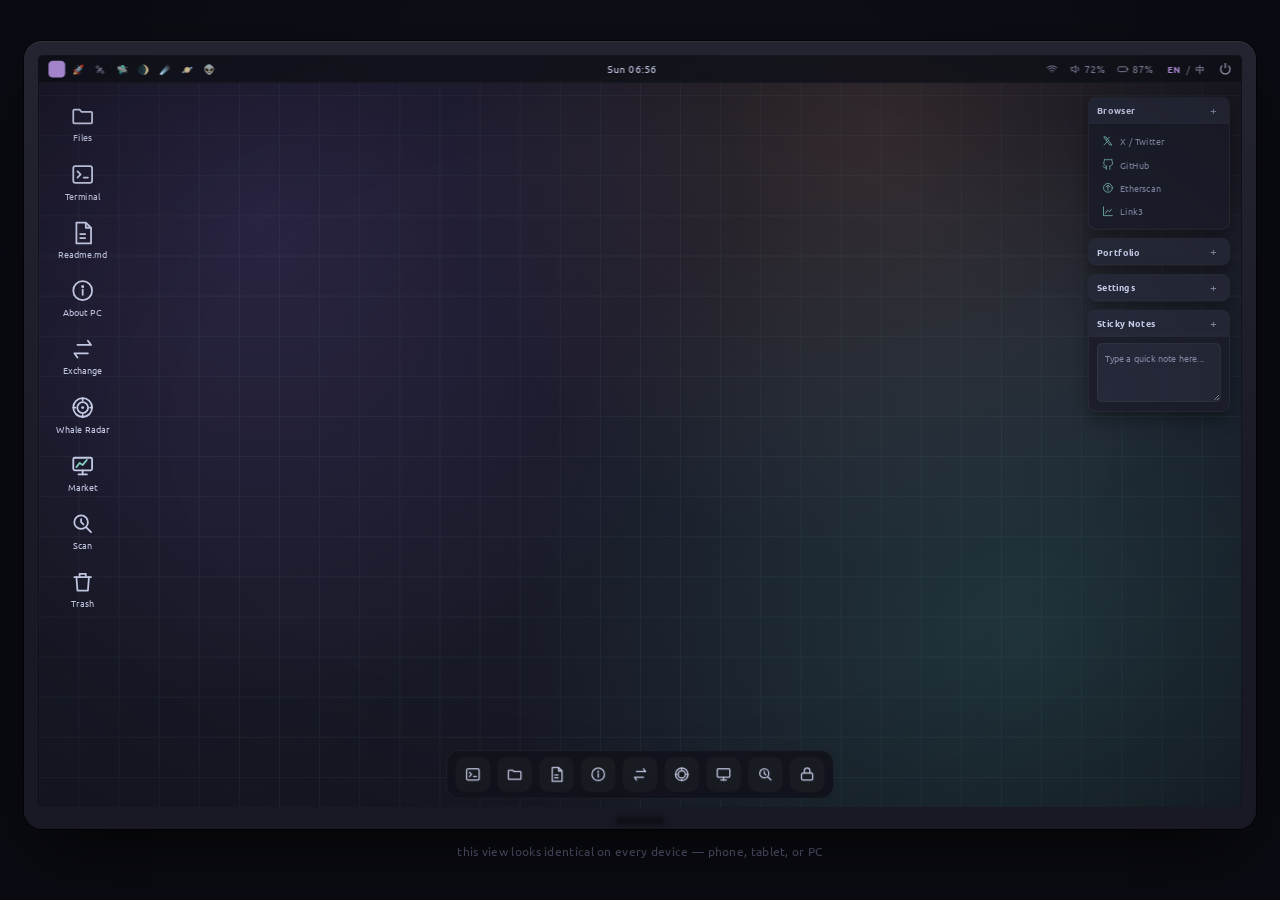
==== commit a3c02abb: "Replace Twitter mirror with Link3 mirror" ====
--- a/index.html
+++ b/index.html
@@ -412,28 +412,111 @@
             </div>
           </div>
 
-          <!-- TWITTER MIRROR -->
-          <div class="window" id="win-twitter" style="left:260px;top:60px;width:420px;height:560px;display:none;">
-            <div class="titlebar" data-win="twitter">
-              <button class="tbtn close" data-act="close"></button>
-              <button class="tbtn min" data-act="min"></button>
-              <button class="tbtn max" data-act="max"></button>
-              <div class="wtitle" data-i18n="twitterMirrorLabel">X Mirror</div>
-            </div>
-            <div class="wbody">
-              <div class="twitter-body">
-                <div class="twitter-embed-wrap" id="twitter-embed">
-                  <div class="twitter-embed-loading" data-i18n="twitterEmbedLoading">Loading X timeline…</div>
-                </div>
-              </div>
-            </div>
-          </div>
-
-        </div>
-
-        <!-- FLOATING TWITTER BUBBLE -->
-        <div id="twitter-bubble" tabindex="0" title="X / Twitter" data-i18n-title="twitterMirrorLabel">
-          <svg viewBox="0 0 24 24" stroke-width="1.7" stroke-linecap="round" stroke-linejoin="round"><path d="M4 4l11.733 16h4.267l-11.733 -16z"/><path d="M4 20l6.768 -6.768m-2.46 -2.46l6.768 -6.768"/></svg>
+          <!-- LINK3 MIRROR (styled as a smartphone) -->
+          <div class="window phone-frame" id="win-mirror" style="left:260px;top:60px;width:300px;height:620px;display:none;">
+            <div class="titlebar" data-win="mirror">
+              <button class="tbtn close" data-act="close"></button>
+              <button class="tbtn min" data-act="min"></button>
+              <button class="tbtn max" data-act="max"></button>
+              <div class="phone-notch"></div>
+              <div class="wtitle" data-i18n="mirrorLabel">Link3 Mirror</div>
+            </div>
+            <div class="wbody">
+              <div class="mirror-body">
+                <div class="mirror-embed-wrap" id="mirror-embed">
+                  <iframe class="mirror-screen" src="https://link3.to/0xbabyalien"></iframe>
+                </div>
+              </div>
+              <div class="phone-home-bar"></div>
+            </div>
+          </div>
+
+          <!-- @ WINDOW (placeholder, content TBD) -->
+          <div class="window" id="win-at" style="left:300px;top:90px;width:360px;height:280px;display:none;">
+            <div class="titlebar" data-win="at">
+              <button class="tbtn close" data-act="close"></button>
+              <button class="tbtn min" data-act="min"></button>
+              <button class="tbtn max" data-act="max"></button>
+              <div class="wtitle" data-i18n="atLabel">@</div>
+            </div>
+            <div class="wbody">
+              <div class="placeholder-body">
+                <svg viewBox="0 0 24 24" fill="none" stroke="currentColor" stroke-width="1.7"
+                     stroke-linecap="round" stroke-linejoin="round" xmlns="http://www.w3.org/2000/svg">
+                  <circle cx="12" cy="12" r="4"/>
+                  <path d="M16 8v5a3 3 0 0 0 6 0v-1a10 10 0 1 0-3.92 7.94"/>
+                </svg>
+                <p data-i18n="atEmptyText">Content coming soon.</p>
+              </div>
+            </div>
+          </div>
+
+          <!-- * WINDOW (placeholder, content TBD) -->
+          <div class="window" id="win-star" style="left:340px;top:130px;width:360px;height:280px;display:none;">
+            <div class="titlebar" data-win="star">
+              <button class="tbtn close" data-act="close"></button>
+              <button class="tbtn min" data-act="min"></button>
+              <button class="tbtn max" data-act="max"></button>
+              <div class="wtitle" data-i18n="starLabel">*</div>
+            </div>
+            <div class="wbody">
+              <div class="placeholder-body">
+                <svg viewBox="0 0 24 24" fill="none" stroke="currentColor" stroke-width="1.7"
+                     stroke-linecap="round" stroke-linejoin="round" xmlns="http://www.w3.org/2000/svg">
+                  <path d="M12 4L12 20"/>
+                  <path d="M5.1 8L18.9 16"/>
+                  <path d="M18.9 8L5.1 16"/>
+                </svg>
+                <p data-i18n="starEmptyText">Content coming soon.</p>
+              </div>
+            </div>
+          </div>
+
+        </div>
+        
+        <!-- FLOATING # BUBBLE (Link3 Mirror) -->
+        <div id="mirror-bubble" class="fab-bubble" tabindex="0" title="Link3 Mirror" data-i18n-title="mirrorLabel">
+         <svg viewBox="0 0 24 24"
+              fill="none"
+              stroke="currentColor"
+              stroke-width="1.7"
+              stroke-linecap="round"
+              stroke-linejoin="round"
+              xmlns="http://www.w3.org/2000/svg">
+            <path d="M10 3L8 21"/>
+            <path d="M16 3L14 21"/>
+            <path d="M4 9H19"/>
+            <path d="M3 15H18"/>
+        </svg>
+        </div>
+
+        <!-- FLOATING @ BUBBLE (left of #) -->
+        <div id="at-bubble" class="fab-bubble" tabindex="0" title="@" data-i18n-title="atLabel">
+         <svg viewBox="0 0 24 24"
+              fill="none"
+              stroke="currentColor"
+              stroke-width="1.7"
+              stroke-linecap="round"
+              stroke-linejoin="round"
+              xmlns="http://www.w3.org/2000/svg">
+            <circle cx="12" cy="12" r="4"/>
+            <path d="M16 8v5a3 3 0 0 0 6 0v-1a10 10 0 1 0-3.92 7.94"/>
+        </svg>
+        </div>
+
+        <!-- FLOATING * BUBBLE (above #) -->
+        <div id="star-bubble" class="fab-bubble" tabindex="0" title="*" data-i18n-title="starLabel">
+         <svg viewBox="0 0 24 24"
+              fill="none"
+              stroke="currentColor"
+              stroke-width="1.7"
+              stroke-linecap="round"
+              stroke-linejoin="round"
+              xmlns="http://www.w3.org/2000/svg">
+            <path d="M12 4L12 20"/>
+            <path d="M5.1 8L18.9 16"/>
+            <path d="M18.9 8L5.1 16"/>
+        </svg>
         </div>
 
         <!-- DOCK -->
@@ -500,4 +583,4 @@
 <script src="js/script.js?v=2"></script>
 <script type="module" src="js/main.js"></script>
 </body>
-                  </html>
+              </html>
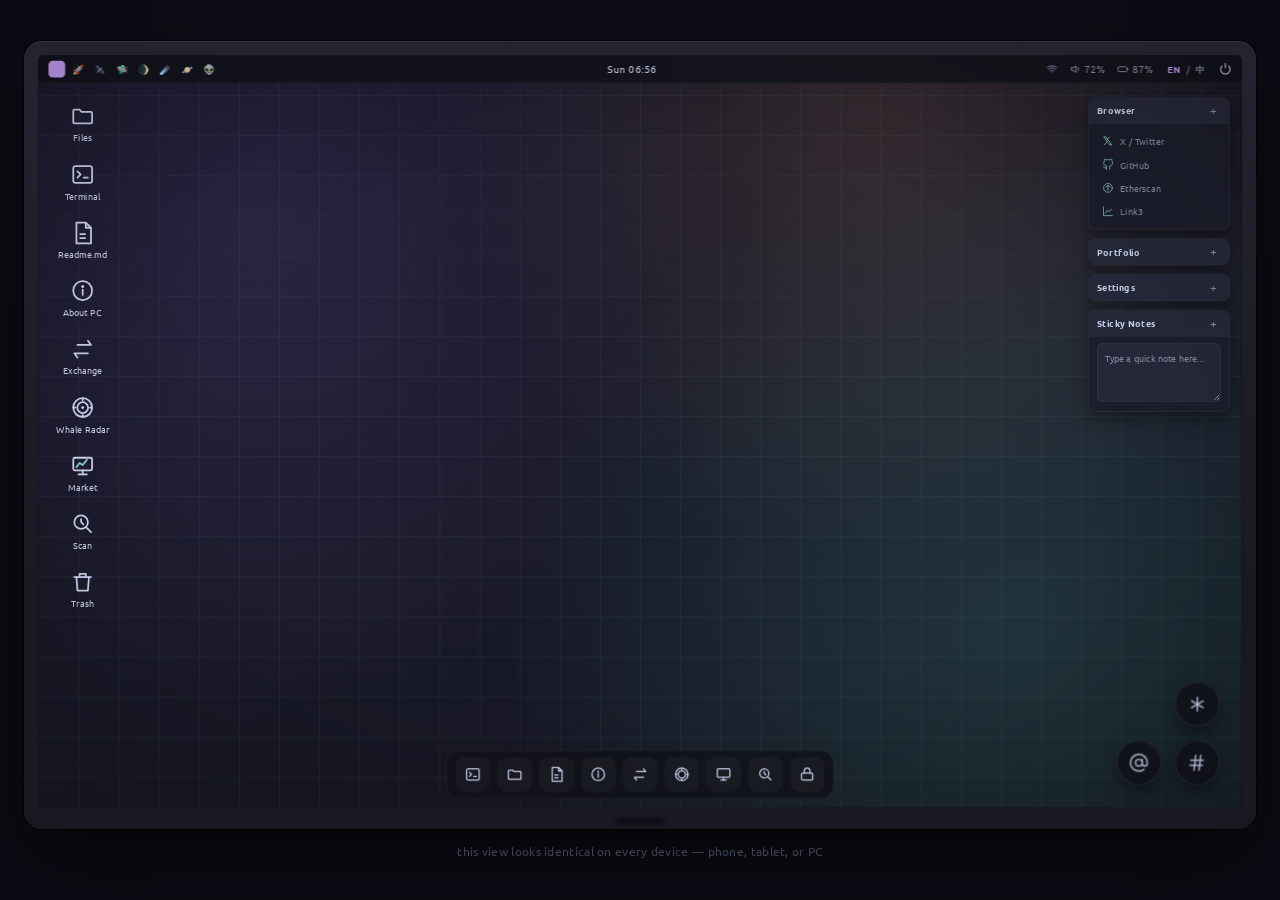
==== commit 21d3cbb9: "Add missing div for market source section" ====
--- a/index.html
+++ b/index.html
@@ -350,6 +350,7 @@
                     </div>
                   </div>
                   <div id="market-chart"></div>
+                  <div id="market-source" class="market-source"></div>
                 </div>
                 <div class="market-list-wrap">
                   <div class="market-cols">
@@ -583,4 +584,4 @@
 <script src="js/script.js?v=2"></script>
 <script type="module" src="js/main.js"></script>
 </body>
-              </html>
+</html>
--- a/css/style.css
+++ b/css/style.css
@@ -554,8 +554,8 @@
   flex:0 0 auto;
 }
 
-/* ---------- FLOATING TWITTER BUBBLE ---------- */
-#twitter-bubble{
+/* ---------- FLOATING BUBBLES (#, @, *) ---------- */
+.fab-bubble{
   position:absolute;
   width:54px;height:54px;border-radius:50%;
   display:flex;align-items:center;justify-content:center;
@@ -566,32 +566,61 @@
   z-index:55;
   transition:transform .15s ease, box-shadow .15s ease, background .15s ease;
 }
-#twitter-bubble svg{width:24px;height:24px;stroke:var(--text);fill:none;pointer-events:none;}
-#twitter-bubble:hover{background:#1a1c29d9;transform:scale(1.06);box-shadow:0 14px 30px -6px #000000c0;}
-#twitter-bubble:active,
-#twitter-bubble.dragging{cursor:grabbing;transform:scale(1.1);}
-#twitter-bubble:focus-visible{outline:2px solid var(--mauve);outline-offset:2px;}
-
-/* Twitter Mirror window */
-.twitter-body{height:100%;padding:8px;overflow:auto;}
-.twitter-embed-wrap{min-height:100%;}
-.twitter-embed-loading{
-  padding:20px 10px;text-align:center;font-size:12px;color:var(--subtext);
-}
-.twitter-fallback{
-  display:flex;flex-direction:column;align-items:center;text-align:center;
-  gap:10px;padding:34px 20px;color:var(--subtext);
-}
-.twitter-fallback svg{width:30px;height:30px;stroke:var(--text);fill:none;opacity:.7;}
-.twitter-fallback p{margin:0;font-size:12.5px;line-height:1.5;max-width:260px;}
-.twitter-fallback-btn{
-  display:inline-block;margin-top:2px;padding:8px 16px;border-radius:8px;
-  background:var(--mauve);color:#181925;font-weight:600;font-size:12px;
-  text-decoration:none;transition:opacity .12s ease;
-}
-.twitter-fallback-btn:hover{opacity:.88;}
-.twitter-fallback-retry{
-  background:none;border:none;color:var(--teal);font-family:inherit;
-  font-size:11.5px;cursor:pointer;padding:2px 4px;text-decoration:underline;
-}
-.twitter-fallback-retry:hover{color:var(--text);}
+.fab-bubble svg{width:24px;height:24px;stroke:var(--text);fill:none;pointer-events:none;}
+.fab-bubble:hover{background:#1a1c29d9;transform:scale(1.06);box-shadow:0 14px 30px -6px #000000c0;}
+.fab-bubble:active,
+.fab-bubble.dragging{cursor:grabbing;transform:scale(1.1);}
+.fab-bubble:focus-visible{outline:2px solid var(--mauve);outline-offset:2px;}
+
+/* Link3 Mirror window */
+.mirror-body{height:100%;padding:8px;overflow:auto;}
+.mirror-embed-wrap{min-height:100%;}
+
+/* @ / * placeholder windows */
+.placeholder-body{
+  height:100%;display:flex;flex-direction:column;align-items:center;justify-content:center;
+  gap:10px;color:var(--subtext);text-align:center;padding:20px;
+}
+.placeholder-body svg{width:34px;height:34px;stroke:var(--subtext);opacity:.6;}
+.placeholder-body p{margin:0;font-size:13px;max-width:240px;line-height:1.5;}
+
+/* ---------- LINK3 MIRROR: SMARTPHONE FRAME ---------- */
+.phone-frame{
+  border-radius:38px;
+  border:3px solid var(--mantle);
+  background:var(--mantle);
+  box-shadow:0 0 0 1px #ffffff14, 0 25px 50px -12px #000000c0;
+}
+.phone-frame .titlebar{
+  height:34px;background:var(--mantle);border-bottom:none;cursor:grab;
+  position:relative;justify-content:center;
+}
+.phone-frame .titlebar:active{cursor:grabbing;}
+.phone-frame .titlebar .tbtn{
+  position:absolute;top:50%;transform:translateY(-50%);
+  width:9px;height:9px;opacity:.55;transition:opacity .15s ease;
+  z-index:2;
+}
+.phone-frame .titlebar .tbtn:hover{opacity:1;}
+.phone-frame .titlebar .tbtn.close{left:10px;}
+.phone-frame .titlebar .tbtn.min{left:24px;}
+.phone-frame .titlebar .tbtn.max{left:38px;}
+.phone-frame .wtitle{display:none;}
+.phone-notch{
+  width:84px;height:20px;background:#000;border-radius:12px;
+  margin-top:4px;
+}
+.phone-frame .wbody{
+  position:relative;background:#000;padding:0 4px 4px;overflow:hidden;
+}
+.phone-frame .mirror-body{padding:0;height:100%;overflow:hidden;border-radius:0 0 26px 26px;}
+.phone-frame .mirror-embed-wrap{height:100%;}
+.phone-frame .mirror-screen{
+  width:100%;height:100%;display:block;
+  padding:0;margin:0;border:0;border-radius:0;background:#000;
+}
+.phone-home-bar{
+  position:absolute;bottom:6px;left:50%;transform:translateX(-50%);
+  width:100px;height:4px;border-radius:2px;
+  background:#ffffff70;pointer-events:none;z-index:2;
+}
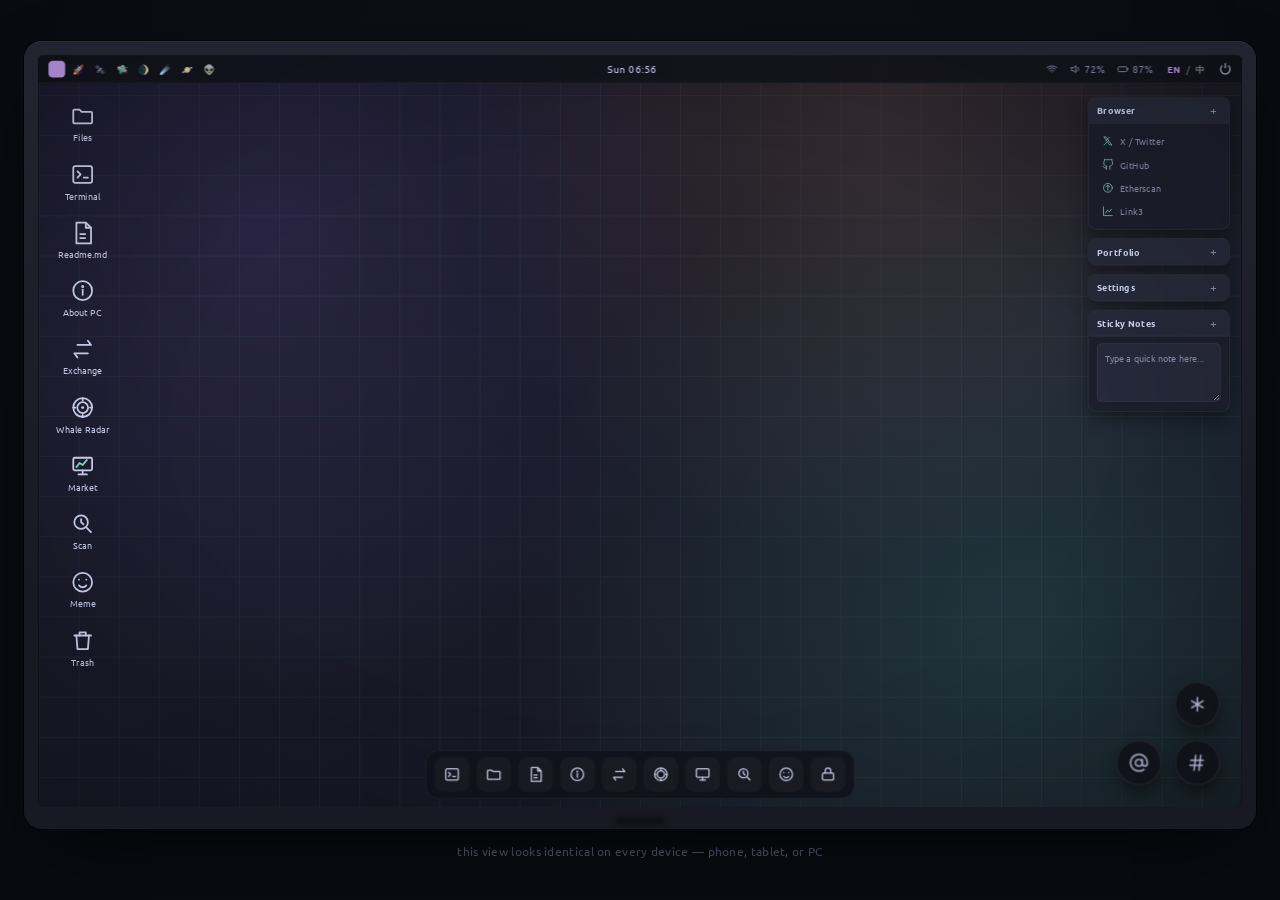
==== commit b39e072c: "Update index.html" ====
--- a/index.html
+++ b/index.html
@@ -79,6 +79,10 @@
           <div class="icon" tabindex="0" data-open="scan">
             <svg viewBox="0 0 24 24" stroke-width="1.7" stroke-linecap="round" stroke-linejoin="round"><circle cx="10.5" cy="10.5" r="6.5"/><path d="M20 20l-4.8-4.8"/><path d="M10.5 7.5v3l2.2 2.2"/></svg>
             <span data-i18n="scanLabel">Scan</span>
+          </div>
+          <div class="icon" tabindex="0" data-open="meme">
+            <svg viewBox="0 0 24 24" stroke-width="1.7" stroke-linecap="round" stroke-linejoin="round"><circle cx="12" cy="12" r="9"/><path d="M8.5 15c1 1.2 2.2 1.8 3.5 1.8s2.5-.6 3.5-1.8"/><path d="M8.5 9.5h.01M15.5 9.5h.01"/></svg>
+            <span data-i18n="memeLabel">Meme</span>
           </div>
           <div class="icon" tabindex="0" data-action="trash">
             <svg viewBox="0 0 24 24" stroke-width="1.7" stroke-linecap="round" stroke-linejoin="round"><path d="M4 7h16"/><path d="M9 7V4h6v3"/><path d="M6 7l1 13h10l1-13"/></svg>
@@ -413,6 +417,45 @@
             </div>
           </div>
 
+          <!-- MEME -->
+          <div class="window" id="win-meme" style="left:230px;top:60px;width:700px;height:580px;display:none;">
+            <div class="titlebar" data-win="meme">
+              <button class="tbtn close" data-act="close"></button>
+              <button class="tbtn min" data-act="min"></button>
+              <button class="tbtn max" data-act="max"></button>
+              <div class="wtitle" data-i18n="memeLabel">Meme</div>
+            </div>
+            <div class="wbody">
+              <div class="meme-body">
+                <div class="meme-chart-wrap">
+                  <div class="meme-chain-tabs">
+                    <button data-chain="ethereum" class="active"><img data-coin="ETH" data-theme="white" alt="ETH" class="crypto-icon">Ethereum</button>
+                    <button data-chain="bsc"><img data-coin="BNB" data-theme="white" alt="BNB" class="crypto-icon">BSC</button>
+                    <button data-chain="robinhood">Robinhood</button>
+                    <button data-chain="base">Base</button>
+                    <button data-chain="ton">TON</button>
+                    <button data-chain="sui">Sui</button>
+                    <button data-chain="sei">Sei</button>
+                    <button data-chain="tron"><img data-coin="TRX" data-theme="white" alt="TRX" class="crypto-icon">Tron</button>
+                  </div>
+                  <div class="meme-chart-head">
+                    <span id="meme-symbol">—</span>
+                  </div>
+                  <iframe id="meme-chart-frame" class="meme-chart-frame" loading="lazy"></iframe>
+                  <div id="meme-source" class="meme-source"></div>
+                </div>
+                <div class="meme-list-wrap">
+                  <div class="meme-cols">
+                    <span data-i18n="memeColToken">Token</span><span data-i18n="memeColPrice">Price</span><span data-i18n="memeColChange">24h %</span><span data-i18n="memeColVol">24h Vol</span>
+                  </div>
+                  <div id="meme-list" class="meme-list">
+                    <div class="meme-loading" data-i18n="memeLoading">Loading meme tokens…</div>
+                  </div>
+                </div>
+              </div>
+            </div>
+          </div>
+
           <!-- LINK3 MIRROR (styled as a smartphone) -->
           <div class="window phone-frame" id="win-mirror" style="left:260px;top:60px;width:300px;height:620px;display:none;">
             <div class="titlebar" data-win="mirror">
@@ -546,6 +589,9 @@
           <div class="dock-item" data-open="scan" title="Scan" data-i18n-title="scanLabel">
             <svg viewBox="0 0 24 24" stroke-width="1.8" stroke-linecap="round" stroke-linejoin="round"><circle cx="10.5" cy="10.5" r="6.5"/><path d="M20 20l-4.8-4.8"/><path d="M10.5 7.5v3l2.2 2.2"/></svg>
           </div>
+          <div class="dock-item" data-open="meme" title="Meme" data-i18n-title="memeLabel">
+            <svg viewBox="0 0 24 24" stroke-width="1.8" stroke-linecap="round" stroke-linejoin="round"><circle cx="12" cy="12" r="9"/><path d="M8.5 15c1 1.2 2.2 1.8 3.5 1.8s2.5-.6 3.5-1.8"/><path d="M8.5 9.5h.01M15.5 9.5h.01"/></svg>
+          </div>
           <div class="dock-item" id="dock-lock" title="Lock screen" data-i18n-title="lockScreenLabel">
             <svg viewBox="0 0 24 24" stroke-width="1.8" stroke-linecap="round" stroke-linejoin="round"><rect x="4" y="10" width="16" height="10" rx="2"/><path d="M8 10V7a4 4 0 0 1 8 0v3"/></svg>
           </div>
@@ -584,4 +630,4 @@
 <script src="js/script.js?v=2"></script>
 <script type="module" src="js/main.js"></script>
 </body>
-</html>
+                      </html>
--- a/css/style.css
+++ b/css/style.css
@@ -399,6 +399,10 @@
   .market-tf button:hover{background:#ffffff1a;color:var(--text);}
   .market-tf button.active{background:var(--mauve);color:#181925;border-color:transparent;font-weight:600;}
   #market-chart{flex:1;min-height:120px;}
+  .market-source{
+    flex-shrink:0;padding:4px 2px 0;font-size:10.5px;color:var(--subtext);
+    opacity:.75;text-align:right;
+  }
   .market-list-wrap{flex:1 1 40%;display:flex;flex-direction:column;overflow:hidden;min-height:130px;}
   .market-cols{
     display:grid;grid-template-columns:1fr 90px 70px 90px;gap:8px;
@@ -419,6 +423,52 @@
   .market-change.down{color:var(--red);}
   .market-vol{color:var(--subtext);}
   .market-loading{padding:24px 14px;color:var(--subtext);text-align:center;}
+
+  /* Meme — namespaced, mirrors Market's layout but with chain tabs + an embedded chart iframe */
+  .meme-body{display:flex;flex-direction:column;height:100%;font-size:12px;}
+  .meme-chart-wrap{
+    flex:1 1 60%;display:flex;flex-direction:column;
+    border-bottom:1px solid #ffffff0f;min-height:220px;
+  }
+  .meme-chain-tabs{
+    display:flex;gap:4px;padding:8px 14px 6px;flex:0 0 auto;
+    overflow-x:auto;overflow-y:hidden;scrollbar-width:thin;
+  }
+  .meme-chain-tabs::-webkit-scrollbar{height:4px;}
+  .meme-chain-tabs::-webkit-scrollbar-thumb{background:#ffffff26;border-radius:4px;}
+  .meme-chain-tabs button{
+    background:#ffffff0c;border:1px solid #ffffff14;color:var(--subtext);
+    border-radius:5px;padding:4px 10px;font-size:10.5px;font-family:inherit;cursor:pointer;
+    flex:0 0 auto;white-space:nowrap;
+  }
+  .meme-chain-tabs button:hover{background:#ffffff1a;color:var(--text);}
+  .meme-chain-tabs button.active{background:var(--mauve);color:#181925;border-color:transparent;font-weight:600;}
+  .meme-chart-head{padding:6px 14px 0;color:var(--text);font-size:12.5px;flex:0 0 auto;}
+  #meme-symbol{font-weight:600;letter-spacing:.3px;}
+  .meme-chart-frame{flex:1;min-height:140px;width:100%;border:0;background:#0b0c14;}
+  .meme-source{
+    flex-shrink:0;padding:4px 14px 6px;font-size:10.5px;color:var(--subtext);
+    opacity:.75;text-align:right;
+  }
+  .meme-list-wrap{flex:1 1 40%;display:flex;flex-direction:column;overflow:hidden;min-height:130px;}
+  .meme-cols{
+    display:grid;grid-template-columns:1fr 90px 70px 90px;gap:8px;
+    padding:8px 14px;color:var(--subtext);font-size:10.5px;text-transform:uppercase;
+    letter-spacing:.4px;border-bottom:1px solid #ffffff0c;flex:0 0 auto;
+  }
+  .meme-list{flex:1;overflow-y:auto;}
+  .meme-row{
+    display:grid;grid-template-columns:1fr 90px 70px 90px;gap:8px;
+    padding:8px 14px;align-items:center;border-bottom:1px solid #ffffff08;cursor:pointer;
+  }
+  .meme-row:hover{background:#ffffff08;}
+  .meme-row.active{background:#ffffff10;}
+  .meme-coin{color:var(--text);font-weight:600;}
+  .meme-price{color:var(--text);}
+  .meme-change.up{color:var(--green);}
+  .meme-change.down{color:var(--red);}
+  .meme-vol{color:var(--subtext);}
+  .meme-loading{padding:24px 14px;color:var(--subtext);text-align:center;}
 
 a {
   color: #ff0000; /* Changes link color */
@@ -623,4 +673,4 @@
   position:absolute;bottom:6px;left:50%;transform:translateX(-50%);
   width:100px;height:4px;border-radius:2px;
   background:#ffffff70;pointer-events:none;z-index:2;
-}
+        }
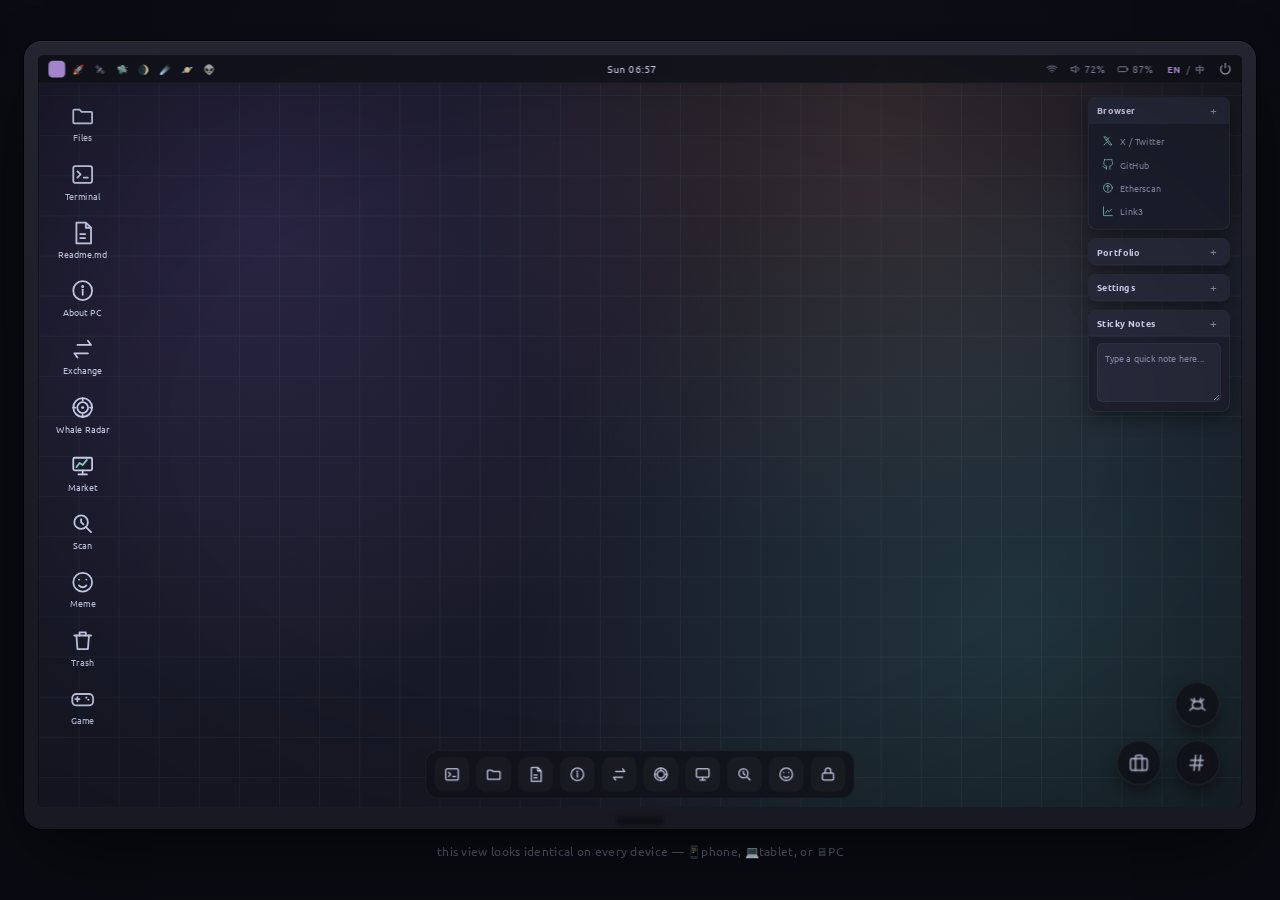
==== commit 1d42fd75: "Update icons and text in index.html" ====
--- a/index.html
+++ b/index.html
@@ -42,7 +42,7 @@
           <div id="powermenu">
             <button id="btn-lock">🔒 <span data-i18n="lockScreenBtn">Lock Screen</span></button>
             <button id="btn-wall">🖼 <span data-i18n="changeWallpaperBtn">Change Wallpaper</span></button>
-            <button id="btn-about-menu">ℹ <span data-i18n="aboutSystemBtn">About System</span></button>
+            <button id="btn-about-menu">ℹ️ <span data-i18n="aboutSystemBtn">About System</span></button>
           </div>
         </div>
 
@@ -58,7 +58,7 @@
           </div>
           <div class="icon" tabindex="0" data-open="editor">
             <svg viewBox="0 0 24 24" stroke-width="1.7" stroke-linejoin="round"><path d="M6 2h9l5 5v15H6z"/><path d="M15 2v5h5"/><path d="M9 13h6M9 17h6"/></svg>
-            <span>Readme.md</span>
+            <span data-i18n="readmeFileLabel">Readme.md</span>
           </div>
           <div class="icon" tabindex="0" data-open="about">
             <svg viewBox="0 0 24 24" stroke-width="1.7"><circle cx="12" cy="12" r="9"/><path d="M12 11v5" stroke-linecap="round"/><circle cx="12" cy="8" r="0.6" fill="currentColor"/></svg>
@@ -87,6 +87,10 @@
           <div class="icon" tabindex="0" data-action="trash">
             <svg viewBox="0 0 24 24" stroke-width="1.7" stroke-linecap="round" stroke-linejoin="round"><path d="M4 7h16"/><path d="M9 7V4h6v3"/><path d="M6 7l1 13h10l1-13"/></svg>
             <span data-i18n="trashLabel">Trash</span>
+          </div>
+          <div class="icon" tabindex="0" data-open="game">
+            <svg viewBox="0 0 24 24" stroke-width="1.7" stroke-linecap="round" stroke-linejoin="round"><rect x="2" y="7" width="20" height="11" rx="4"/><path d="M7 10v4M5 12h4"/><circle cx="15.5" cy="10.5" r="1" fill="currentColor" stroke="none"/><circle cx="17.5" cy="12.5" r="1" fill="currentColor" stroke="none"/></svg>
+            <span data-i18n="gameLabel">Game</span>
           </div>
         </div>
 
@@ -221,7 +225,7 @@
               <div class="term-body">
                 <div class="term-out" id="term-out"></div>
                 <div class="term-in">
-                  <span>0xbabyalien@BBalien ~ %</span>
+                  <span>0xbabyalien@BBalien ~ $</span>
                   <input id="term-input" autocomplete="off" spellcheck="false">
                 </div>
               </div>
@@ -244,11 +248,11 @@
                 </div>
                 <div class="fitem" data-open="editor">
                   <svg viewBox="0 0 24 24" stroke-width="1.7" stroke-linejoin="round"><path d="M6 2h9l5 5v15H6z"/><path d="M15 2v5h5"/><path d="M9 13h6M9 17h6"/></svg>
-                  <span>Readme.md</span>
+                  <span data-i18n="readmeFileLabel">Readme.md</span>
                 </div>
                 <div class="fitem" data-toast-key="toastEmptyForNow">
                   <svg viewBox="0 0 24 24" stroke-width="1.7" stroke-linejoin="round"><path d="M6 2h9l5 5v15H6z"/><path d="M15 2v5h5"/></svg>
-                  <span>Contact.txt</span>
+                  <span data-i18n="contactFileLabel">Contact.txt</span>
                 </div>
                 <div class="fitem" data-open="files">
                   <svg viewBox="0 0 24 24" stroke-width="1.7" stroke-linejoin="round"><path d="M3 7a1 1 0 0 1 1-1h5l2 2h9a1 1 0 0 1 1 1v9a1 1 0 0 1-1 1H4a1 1 0 0 1-1-1V7z"/></svg>
@@ -417,6 +421,21 @@
             </div>
           </div>
 
+          <!-- GAME (Asteroids) -->
+          <div class="window" id="win-game" style="left:260px;top:60px;width:760px;height:440px;display:none;">
+            <div class="titlebar" data-win="game">
+            <button class="tbtn close" data-act="close"></button>
+            <button class="tbtn min" data-act="min"></button>
+            <button class="tbtn max" data-act="max"></button>
+            <div class="wtitle" data-i18n="gameLabel">Game</div>
+            </div>
+            <div class="wbody">
+            <div class="game-embed-body">
+            <iframe class="game-screen" src="app/asteroids.htm" title="Asteroids"></iframe>
+            </div>
+            </div>
+          </div>
+          
           <!-- MEME -->
           <div class="window" id="win-meme" style="left:230px;top:60px;width:700px;height:580px;display:none;">
             <div class="titlebar" data-win="meme">
@@ -457,7 +476,7 @@
           </div>
 
           <!-- LINK3 MIRROR (styled as a smartphone) -->
-          <div class="window phone-frame" id="win-mirror" style="left:260px;top:60px;width:300px;height:620px;display:none;">
+          <div class="window phone-frame" id="win-mirror" style="left:260px;top:60px;width:340px;height:700px;display:none;">
             <div class="titlebar" data-win="mirror">
               <button class="tbtn close" data-act="close"></button>
               <button class="tbtn min" data-act="min"></button>
@@ -475,43 +494,38 @@
             </div>
           </div>
 
-          <!-- @ WINDOW (placeholder, content TBD) -->
-          <div class="window" id="win-at" style="left:300px;top:90px;width:360px;height:280px;display:none;">
-            <div class="titlebar" data-win="at">
-              <button class="tbtn close" data-act="close"></button>
-              <button class="tbtn min" data-act="min"></button>
-              <button class="tbtn max" data-act="max"></button>
-              <div class="wtitle" data-i18n="atLabel">@</div>
-            </div>
-            <div class="wbody">
-              <div class="placeholder-body">
-                <svg viewBox="0 0 24 24" fill="none" stroke="currentColor" stroke-width="1.7"
-                     stroke-linecap="round" stroke-linejoin="round" xmlns="http://www.w3.org/2000/svg">
-                  <circle cx="12" cy="12" r="4"/>
-                  <path d="M16 8v5a3 3 0 0 0 6 0v-1a10 10 0 1 0-3.92 7.94"/>
-                </svg>
-                <p data-i18n="atEmptyText">Content coming soon.</p>
-              </div>
+        <!-- @ WINDOW (Action Contracts — capabilities list) -->
+        <div class="window" id="win-at" style="left:300px;top:90px;width:480px;height:460px;display:none;">
+          <div class="titlebar" data-win="at">
+          <button class="tbtn close" data-act="close"></button>
+          <button class="tbtn min" data-act="min"></button>
+          <button class="tbtn max" data-act="max"></button>
+          <div class="wtitle" data-i18n="atLabel">💼</div>
+          </div>
+          <div class="wbody">
+          <div class="at-body">
+          <div class="at-head">
+           <span class="at-dot" id="at-dot"></span>
+           <span id="at-status" data-i18n="atLoading">Loading capabilities…</span>
+           <button id="at-refresh" title="Refresh now" data-i18n-title="atRefresh">↻</button>
+           </div>
+           <div id="at-list" class="at-list"></div>
+            </div>
             </div>
           </div>
 
           <!-- * WINDOW (placeholder, content TBD) -->
-          <div class="window" id="win-star" style="left:340px;top:130px;width:360px;height:280px;display:none;">
+          <div class="window" id="win-star" style="left:340px;top:130px;width:620px;height:560px;display:none;">
             <div class="titlebar" data-win="star">
               <button class="tbtn close" data-act="close"></button>
               <button class="tbtn min" data-act="min"></button>
               <button class="tbtn max" data-act="max"></button>
-              <div class="wtitle" data-i18n="starLabel">*</div>
-            </div>
-            <div class="wbody">
-              <div class="placeholder-body">
-                <svg viewBox="0 0 24 24" fill="none" stroke="currentColor" stroke-width="1.7"
-                     stroke-linecap="round" stroke-linejoin="round" xmlns="http://www.w3.org/2000/svg">
-                  <path d="M12 4L12 20"/>
-                  <path d="M5.1 8L18.9 16"/>
-                  <path d="M18.9 8L5.1 16"/>
-                </svg>
-                <p data-i18n="starEmptyText">Content coming soon.</p>
+              <div class="wtitle" data-i18n="starLabel">🦀</div>
+            </div>
+            <div class="wbody">
+              <div class="md-embed-body">
+                
+                <iframe class="mirror-screen" src="app/linkme.md"></iframe>
               </div>
             </div>
           </div>
@@ -543,8 +557,8 @@
               stroke-linecap="round"
               stroke-linejoin="round"
               xmlns="http://www.w3.org/2000/svg">
-            <circle cx="12" cy="12" r="4"/>
-            <path d="M16 8v5a3 3 0 0 0 6 0v-1a10 10 0 1 0-3.92 7.94"/>
+            <rect x="2" y="7" width="20" height="14" rx="2" ry="2"/>
+            <path d="M16 21V5a2 2 0 0 0-2-2h-4a2 2 0 0 0-2 2v16"/>
         </svg>
         </div>
 
@@ -557,9 +571,15 @@
               stroke-linecap="round"
               stroke-linejoin="round"
               xmlns="http://www.w3.org/2000/svg">
-            <path d="M12 4L12 20"/>
-            <path d="M5.1 8L18.9 16"/>
-            <path d="M18.9 8L5.1 16"/>
+            <ellipse cx="12" cy="13" rx="6" ry="4.5"/>
+            <path d="M8 9.5L4.5 6"/>
+            <path d="M16 9.5L19.5 6"/>
+            <path d="M6.5 16.5L3 19"/>
+            <path d="M17.5 16.5L21 19"/>
+            <path d="M9 9L8 5"/>
+            <path d="M15 9L16 5"/>
+            <circle cx="9.5" cy="12" r="0.6" fill="currentColor" stroke="none"/>
+            <circle cx="14.5" cy="12" r="0.6" fill="currentColor" stroke="none"/>
         </svg>
         </div>
 
@@ -602,10 +622,9 @@
           <button id="ctx-wall">🖼 <span data-i18n="changeWallpaperBtn">Change Wallpaper</span></button>
           <button id="ctx-icons">🗂 <span data-i18n="arrangeIconsBtn">Arrange Icons</span></button>
           <hr>
-          <button id="ctx-about">ℹ️<span data-i18n="aboutSystemBtn">About System</span></button>
+          <button id="ctx-about">ℹ️ <span data-i18n="aboutSystemBtn">About System</span></button>
           <hr>
-          <div class="ctx-lang">
-            🇺🇸🇨🇳 <button class="lang-btn ctx-lang-btn active" data-lang="en">EN</button><span class="lang-sep">/</span><button class="lang-btn ctx-lang-btn" data-lang="zh">中</button>
+          <div class="ctx-lang">🇺🇸🇨🇳 <button class="lang-btn ctx-lang-btn active" data-lang="en">EN</button><span class="lang-sep">/</span><button class="lang-btn ctx-lang-btn" data-lang="zh">中</button>
           </div>
         </div>
 
@@ -616,18 +635,18 @@
         <div id="lockscreen">
           <div id="lock-time">--:--</div>
           <div id="lock-date">-</div>
-          <div id="lock-hint" data-i18n="lockHint">click / tap anywhere to unlock</div>
+          <div id="lock-hint" data-i18n="lockHint">click / tap anywhere to unlock🔓</div>
         </div>
 
         <div id="vignette"></div>
       </div>
     </div>
   </div>
-  <div id="hint" data-i18n="hintText">this view looks identical on every device — phone, tablet, or PC</div>
+  <div id="hint" data-i18n="hintText">this view looks identical on every device — 📱phone, 💻tablet, or 🖥PC</div>
 </div>
 
 <script src="https://unpkg.com/lightweight-charts@4.1.3/dist/lightweight-charts.standalone.production.js"></script>
 <script src="js/script.js?v=2"></script>
 <script type="module" src="js/main.js"></script>
 </body>
-                      </html>
+</html>
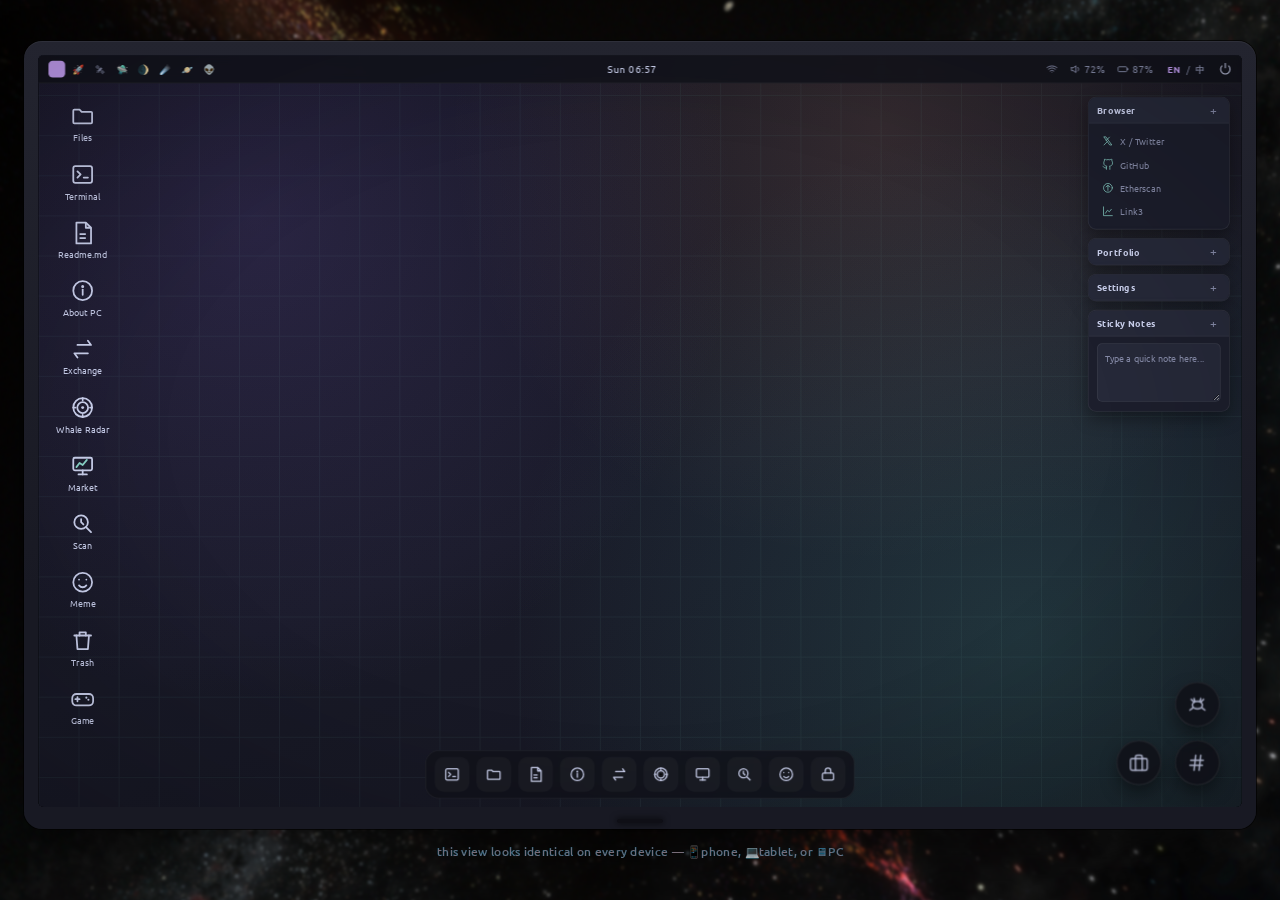
==== commit da1dd225: "Change iframe source from linkme.md to linkme.html" ====
--- a/index.html
+++ b/index.html
@@ -525,7 +525,7 @@
             <div class="wbody">
               <div class="md-embed-body">
                 
-                <iframe class="mirror-screen" src="app/linkme.md"></iframe>
+                <iframe class="mirror-screen" src="app/linkme.html"></iframe>
               </div>
             </div>
           </div>
--- a/css/style.css
+++ b/css/style.css
@@ -23,11 +23,23 @@
     -webkit-tap-highlight-color:transparent;
   }
   #stage{
+    position:relative;
+    z-index:0;
+    overflow:hidden;
     height:100%;width:100%;
     display:flex;flex-direction:column;align-items:center;justify-content:center;
-    background:radial-gradient(circle at 50% 20%, #16182444 0%, var(--mantle) 70%);
     gap:14px;
     user-select:none;
+  }
+  #stage::before{
+    content:"";
+    position:absolute;
+    inset:-20px;
+    background-image:url('../img/228a.jpg');
+    background-size:cover;
+    background-position:center;
+    filter:blur(1.5px);
+    z-index:-1;
   }
   #monitor{
     padding:14px 14px 22px 14px;
@@ -285,12 +297,14 @@
     display:none;flex-direction:column;align-items:center;justify-content:center;
     color:var(--text);cursor:pointer;
   }
-  #lockscreen.show{display:flex;}
-  #lock-time{font-size:64px;font-weight:700;letter-spacing:1px;}
-  #lock-date{font-size:15px;color:var(--subtext);margin-top:6px;}
-  #lock-hint{position:absolute;bottom:56px;font-size:12px;color:var(--subtext);}
-
-  #hint{color:#565b74;font-size:11.5px;letter-spacing:.3px;text-align:center;}
+  #lockscreen.show{display:flex;background-image:url('../img/0xbabyalien.jpeg');background-position:center;background-size:cover;}
+  #lock-time{font-size:64px;font-weight:700;letter-spacing:1px;color:#00bbff;-webkit-text-stroke: 0.5px #000;}
+  #lock-date{font-size:25px;font-weight:150;letter-spacing:1px;margin-top:6px;color:#00ffcc;-webkit-text-stroke: 0.5px #000;}
+  #lock-hint{position:absolute;bottom:56px;font-size:12px;color:var(--subtext);-webkit-text-stroke: 0.9px #ccc;}
+
+  #hint{color:#a9a;font-size:11.5px;letter-spacing:.3px;text-align:center;
+        -webkit-text-stroke: 0.2px #0bf;
+       }
 
   /* Whale Radar — namespaced, no clashes with other windows */
   .whale-body{display:flex;flex-direction:column;height:100%;font-size:12px;}
@@ -633,6 +647,14 @@
 }
 .placeholder-body svg{width:34px;height:34px;stroke:var(--subtext);opacity:.6;}
 .placeholder-body p{margin:0;font-size:13px;max-width:240px;line-height:1.5;}
+.placeholder-body iframe{
+  width:calc(100% + 40px);
+  margin-left:-20px;
+  margin-right:-20px;
+  height:280px;
+  border:0;
+  border-radius:0;
+}
 
 /* ---------- LINK3 MIRROR: SMARTPHONE FRAME ---------- */
 .phone-frame{
@@ -667,10 +689,68 @@
 .phone-frame .mirror-embed-wrap{height:100%;}
 .phone-frame .mirror-screen{
   width:100%;height:100%;display:block;
-  padding:0;margin:0;border:0;border-radius:0;background:#000;
+  padding:0;margin:0;border:0;border-radius:
+    0;background:#000;
 }
 .phone-home-bar{
   position:absolute;bottom:6px;left:50%;transform:translateX(-50%);
   width:100px;height:4px;border-radius:2px;
   background:#ffffff70;pointer-events:none;z-index:2;
-        }
+}
+.md-embed-body{
+  height:100%;
+  padding:0;
+  display:block;
+}
+.md-embed-body iframe{
+  width:100%;
+  height:100%;
+  border:0;
+  display:block;
+}
+
+.at-body{display:flex;flex-direction:column;height:100%;font-size:12px;}
+.at-head{
+  display:flex;align-items:center;gap:8px;
+  padding:10px 14px;border-bottom:1px solid var(--surface1);
+  color:var(--subtext);
+}
+.at-dot{
+  width:8px;height:8px;border-radius:50%;
+  background:var(--green);box-shadow:0 0 6px var(--green);
+  animation:whale-pulse 1.8s ease-out infinite;
+  flex-shrink:0;
+}
+.at-dot.error{background:var(--red);box-shadow:none;animation:none;}
+#at-status{flex:1;}
+#at-refresh{
+  background:transparent;border:1px solid var(--surface2);color:var(--text);
+  border-radius:6px;padding:3px 8px;cursor:pointer;font-size:12px;
+}
+#at-refresh:hover{background:#ffffff1a;}
+.at-list{flex:1;overflow-y:auto;padding:6px 14px 14px;}
+.at-card{
+  border:1px solid var(--surface1);border-radius:var(--radius);
+  padding:10px 12px;margin-bottom:8px;background:var(--surface0);
+}
+.at-card-title{color:var(--text);font-weight:600;margin-bottom:4px;}
+.at-card-desc{color:var(--subtext);line-height:1.5;}
+.at-card-meta{margin-top:6px;display:flex;flex-wrap:wrap;gap:6px;}
+.at-tag{
+  font-size:11px;color:var(--teal);border:1px solid var(--surface2);
+  border-radius:999px;padding:2px 8px;
+}
+.at-empty{padding:24px 14px;color:var(--subtext);text-align:center;}
+.game-embed-body{
+  height:100%;
+  padding:0;
+  display:block;
+  background:#000;
+}
+.game-embed-body iframe{
+  width:100%;
+  height:100%;
+  border:0;
+  display:block;
+}
+
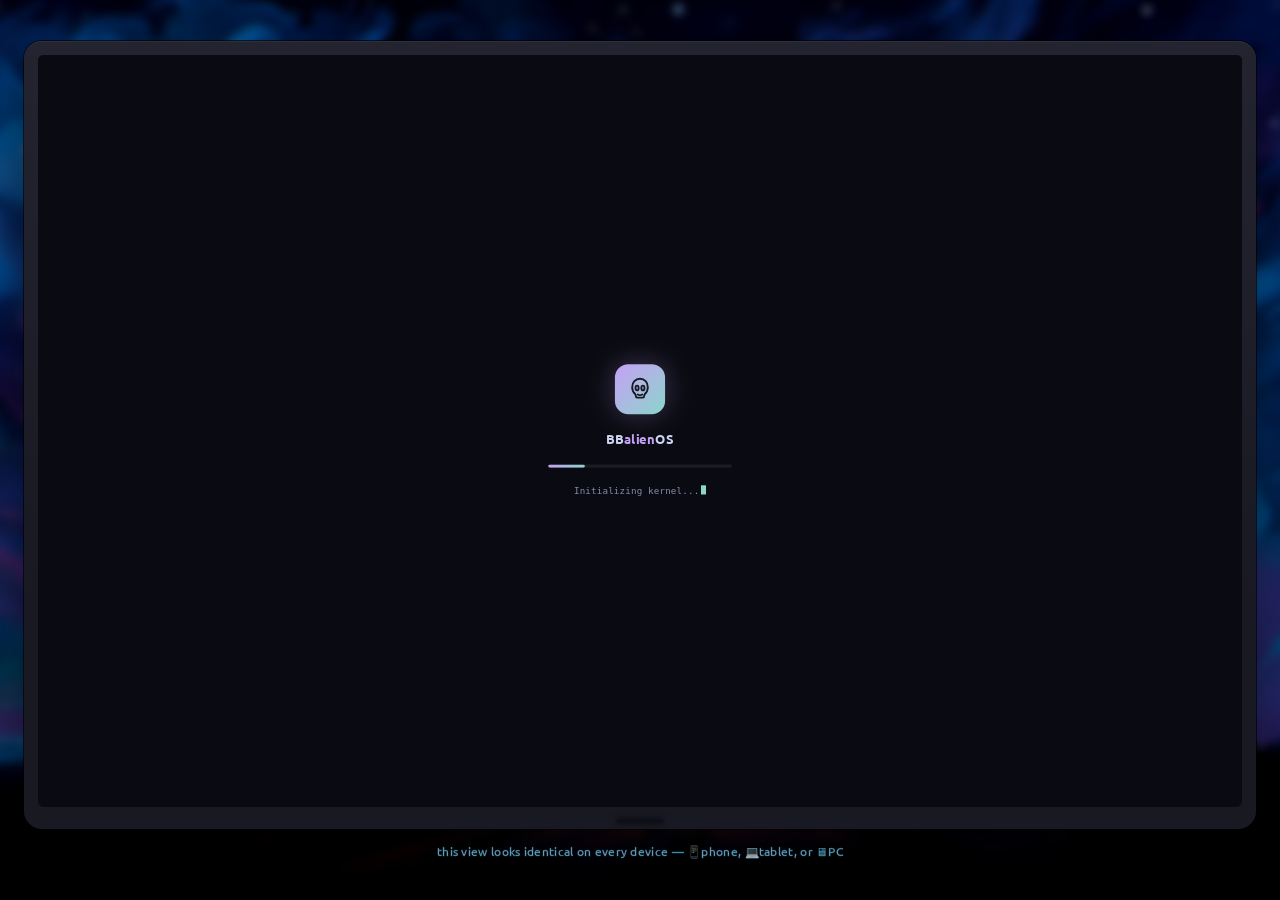
==== commit e044e620: "Add boot loader and update editor content Added a boot loader section with animation and updated wor" ====
--- a/index.html
+++ b/index.html
@@ -7,6 +7,7 @@
 <link rel="preconnect" href="https://fonts.googleapis.com">
 <link href="https://fonts.googleapis.com/css2?family=Ubuntu:wght@400;500;700&display=swap" rel="stylesheet">
 <link rel="stylesheet" href="css/style.css?v=2">
+<link rel="stylesheet" href="css/load.css?v=1">
 <link rel="icon" href="img/favicon.ico">
 </head>
 <body>
@@ -15,12 +16,28 @@
   <div id="monitor">
     <div id="screen-wrap">
       <div id="desktop">
+
+          <!-- BOOTING -->
+          <div id="boot-loader">
+          <div class="boot-logo">
+            <svg viewBox="0 0 24 24" stroke-linecap="round" stroke-linejoin="round">
+            <path d="M12 2c-4.4 0-7.5 3.6-7.5 8 0 2.7 1.2 5 2.8 6.6.5.5.7 1.1.7 1.8v.1c0 .8.6 1.5 1.4 1.5h5.2c.8 0 1.4-.7 1.4-1.5v-.1c0-.7.2-1.3.7-1.8 1.6-1.6 2.8-3.9 2.8-6.6 0-4.4-3.1-8-7.5-8z"/>
+            <ellipse cx="9.2" cy="10.8" rx="1.5" ry="2.3"/>
+            <ellipse cx="14.8" cy="10.8" rx="1.5" ry="2.3"/>
+            <path d="M9.8 17c.7.4 1.5.6 2.2.6s1.5-.2 2.2-.6"/>
+            </svg>
+          </div>
+          <div class="boot-title">BB<span>alien</span>OS</div>
+          <div class="boot-bar"><div class="boot-bar-fill"></div></div>
+          <div class="boot-log"><span class="boot-log-text">Booting...</span><span class="cursor"></span></div>
+          </div>
+        
         <div id="wallpaper"></div>
 
         <!-- TOPBAR -->
         <div id="topbar">
           <div id="workspaces">
-            <div class="ws active" data-ws="🌏"></div>
+            <div class="ws active" data-ws="1">🌏</div>
             <div class="ws" data-ws="2">🚀</div>
             <div class="ws" data-ws="3">🛰</div>
             <div class="ws" data-ws="4">🛸</div>
@@ -272,23 +289,25 @@
             </div>
             <div class="wbody">
               <div class="editor-toolbar" data-i18n="editorToolbar">The text below can be edited directly (changes are not saved after refresh)</div>
-              <div class="editor-body" id="editor-body" contenteditable="true"># 0xbabyalien
-
-Hey! This is a personal page themed like a Linux desktop.
-Try clicking the icons on the screen, opening the Terminal,
-or right-clicking the desktop to change the wallpaper.
-
-## About
-- Into on-chain research & smart contract exploration
-- Ricing Linux setups (Hyprland, Catppuccin)
-- Building small web3 projects & tooling
-
-## Contact
-- X / Twitter: <a href="https://x.com/0xbabyalien">@0xbabyalien</a>
-- GitHub: <a href="https://github.com/0xbabyalien">github.com/0xbabyalien</a>
-
-Edit this text however you like to turn it into your
-own profile page.</div>
+              <div class="editor-body" id="editor-body" contenteditable="true">
+                # 0xbabyalien
+
+                Hey! This is a personal page themed like a Linux desktop.
+                Try clicking the icons on the screen, opening the Terminal,
+                or right-clicking the desktop to change the wallpaper.
+
+                ## About
+                - Into on-chain research & smart contract exploration
+                - Ricing Linux setups (Hyprland, Catppuccin)
+                - Building small web3 projects & tooling
+
+                ## Contact
+                - X / Twitter: <a href="https://x.com/0xbabyalien">@0xbabyalien</a>
+                - GitHub: <a href="https://github.com/0xbabyalien">github.com/0xbabyalien</a>
+
+                Edit this text however you like to turn it into your
+                own profile page.
+              </div>
             </div>
           </div>
 
@@ -303,7 +322,14 @@
             <div class="wbody">
               <div class="about-body">
                 <div class="about-head">
-                  <div class="avatar">0x</div>
+                  <div class="avatar">
+                      <svg viewBox="0 0 24 24" stroke-linecap="round" stroke-linejoin="round">
+                      <path d="M12 2c-4.4 0-7.5 3.6-7.5 8 0 2.7 1.2 5 2.8 6.6.5.5.7 1.1.7 1.8v.1c0 .8.6 1.5 1.4 1.5h5.2c.8 0 1.4-.7 1.4-1.5v-.1c0-.7.2-1.3.7-1.8 1.6-1.6 2.8-3.9 2.8-6.6 0-4.4-3.1-8-7.5-8z"/>
+                      <ellipse cx="9.2" cy="10.8" rx="1.5" ry="2.3"/>
+                      <ellipse cx="14.8" cy="10.8" rx="1.5" ry="2.3"/>
+                      <path d="M9.8 17c.7.4 1.5.6 2.2.6s1.5-.2 2.2-.6"/>
+                      </svg>
+                  </div>
                   <div>
                     <div style="font-weight:600;">0xbabyalien</div>
                     <div style="color:var(--subtext);font-size:12px;">GNU/LINUX unix 1.0 &middot; BBalien-based</div>
@@ -647,6 +673,7 @@
 
 <script src="https://unpkg.com/lightweight-charts@4.1.3/dist/lightweight-charts.standalone.production.js"></script>
 <script src="js/script.js?v=2"></script>
+<script src="js/load.js?v=1"></script>
 <script type="module" src="js/main.js"></script>
 </body>
 </html>
--- a/css/style.css
+++ b/css/style.css
@@ -7,11 +7,13 @@
     --text:#cdd3f0;
     --subtext:#868ba8;
     --mauve:#c6a0f6;
+    --spactive:#3a2;
     --teal:#8bd5ca;
     --green:#a6e3a1;
     --red:#f38ba8;
     --yellow:#eed49f;
     --peach:#f5a97f;
+    --show:#0ad;
     --radius:10px;
   }
   *{box-sizing:border-box;}
@@ -35,10 +37,10 @@
     content:"";
     position:absolute;
     inset:-20px;
-    background-image:url('../img/228a.jpg');
+    background-image:url('../img/c0d.jpg');
     background-size:cover;
     background-position:center;
-    filter:blur(1.5px);
+    filter:blur(5px);
     z-index:-1;
   }
   #monitor{
@@ -103,7 +105,7 @@
   }
   .ws:hover{background:#ffffff10;color:var(--text);}
   .ws.active{background:var(--mauve);color:#181925;font-weight:700;}
-  #clock{color:var(--text);letter-spacing:.5px;cursor:default;}
+  #clock{color:var(--show);letter-spacing:.5px;cursor:default;}
   #tray{display:flex;align-items:center;gap:14px;color:var(--subtext);}
   #tray span{display:flex;align-items:center;gap:4px;}
   #tray svg{width:14px;height:14px;stroke:var(--subtext);fill:none;}
@@ -145,18 +147,18 @@
     position:absolute;bottom:10px;left:50%;transform:translateX(-50%);
     display:flex;gap:8px;padding:7px 10px;border-radius:16px;
     background:#12131cd9;backdrop-filter:blur(6px);
-    border:1px solid #ffffff12;z-index:50;
+    border:1px solid var(--show);z-index:50;
   }
   .dock-item{
     width:42px;height:42px;border-radius:11px;display:flex;align-items:center;justify-content:center;
     background:#ffffff08;cursor:pointer;transition:transform .12s ease, background .12s ease;
     position:relative;
   }
-  .dock-item:hover{background:#ffffff16;transform:translateY(-4px);}
+  .dock-item:hover{background:var(--surface2);transform:translateY(-4px);}
   .dock-item svg{width:20px;height:20px;stroke:var(--text);fill:none;}
   .dock-item::after{
     content:"";position:absolute;bottom:-6px;left:50%;transform:translateX(-50%);
-    width:4px;height:4px;border-radius:50%;background:var(--teal);opacity:0;
+    width:4px;height:4px;border-radius:50%;background:var(--spactive);opacity:0;
   }
   .dock-item.running::after{opacity:1;}
 
@@ -230,6 +232,10 @@
     background:linear-gradient(135deg,var(--mauve),var(--teal));
     display:flex;align-items:center;justify-content:center;font-weight:700;color:#14151f;font-size:15px;
   }
+  .avatar svg{
+    width:28px;height:28px;
+    stroke:#14151f;fill:none;stroke-width:1.8;
+  }
   .about-body table{border-collapse:collapse;width:100%;font-size:12.5px;}
   .about-body td{padding:5px 0;border-bottom:1px solid #ffffff0c;}
   .about-body td:first-child{color:var(--subtext);width:110px;}
@@ -302,8 +308,8 @@
   #lock-date{font-size:25px;font-weight:150;letter-spacing:1px;margin-top:6px;color:#00ffcc;-webkit-text-stroke: 0.5px #000;}
   #lock-hint{position:absolute;bottom:56px;font-size:12px;color:var(--subtext);-webkit-text-stroke: 0.9px #ccc;}
 
-  #hint{color:#a9a;font-size:11.5px;letter-spacing:.3px;text-align:center;
-        -webkit-text-stroke: 0.2px #0bf;
+  #hint{color:var(--text);font-size:11.5px;letter-spacing:.3px;text-align:center;
+        -webkit-text-stroke: 0.3px var(--show);
        }
 
   /* Whale Radar — namespaced, no clashes with other windows */
--- a/css/load.css
+++ b/css/load.css
@@ -0,0 +1,63 @@
+/* ================= BOOT LOADER (desktop screen only) ================= */
+#boot-loader{
+  position:absolute;
+  inset:0;
+  z-index:10000; /* above #vignette (9999) */
+  display:flex;
+  flex-direction:column;
+  align-items:center;
+  justify-content:center;
+  gap:20px;
+  background:var(--mantle);
+  color:var(--text);
+  font-family:'Ubuntu Mono','Cascadia Code','JetBrains Mono',ui-monospace,Menlo,Consolas,monospace;
+  transition:opacity .5s ease, visibility .5s ease;
+}
+#boot-loader.boot-hidden{
+  opacity:0;
+  visibility:hidden;
+  pointer-events:none;
+}
+
+.boot-logo{
+  width:60px;height:60px;
+  border-radius:16px;
+  display:flex;align-items:center;justify-content:center;
+  background:linear-gradient(135deg,var(--mauve),var(--teal));
+  box-shadow:0 0 40px -8px #c6a0f688;
+  animation:boot-pulse 1.8s ease-in-out infinite;
+}
+.boot-logo svg{width:30px;height:30px;stroke:#181925;fill:none;stroke-width:1.8;}
+
+@keyframes boot-pulse{
+  0%,100%{transform:scale(1);box-shadow:0 0 28px -8px #c6a0f677;}
+  50%{transform:scale(1.06);box-shadow:0 0 44px -6px #8bd5ca99;}
+}
+
+.boot-title{
+  font-family:'Ubuntu',ui-sans-serif,Arial,sans-serif;
+  font-size:15px;font-weight:700;letter-spacing:.5px;color:var(--text);
+}
+.boot-title span{color:var(--mauve);}
+
+.boot-bar{
+  width:220px;height:4px;border-radius:3px;
+  background:#ffffff12;overflow:hidden;
+}
+.boot-bar-fill{
+  height:100%;width:0%;border-radius:3px;
+  background:linear-gradient(90deg,var(--mauve),var(--teal));
+  transition:width .25s ease;
+}
+
+.boot-log{
+  min-height:16px;
+  font-size:11px;color:var(--subtext);
+  letter-spacing:.2px;
+}
+.boot-log .cursor{
+  display:inline-block;width:6px;height:11px;margin-left:2px;
+  background:var(--teal);animation:boot-blink 1s step-end infinite;
+  transform:translateY(1px);
+}
+@keyframes boot-blink{50%{opacity:0;}}
